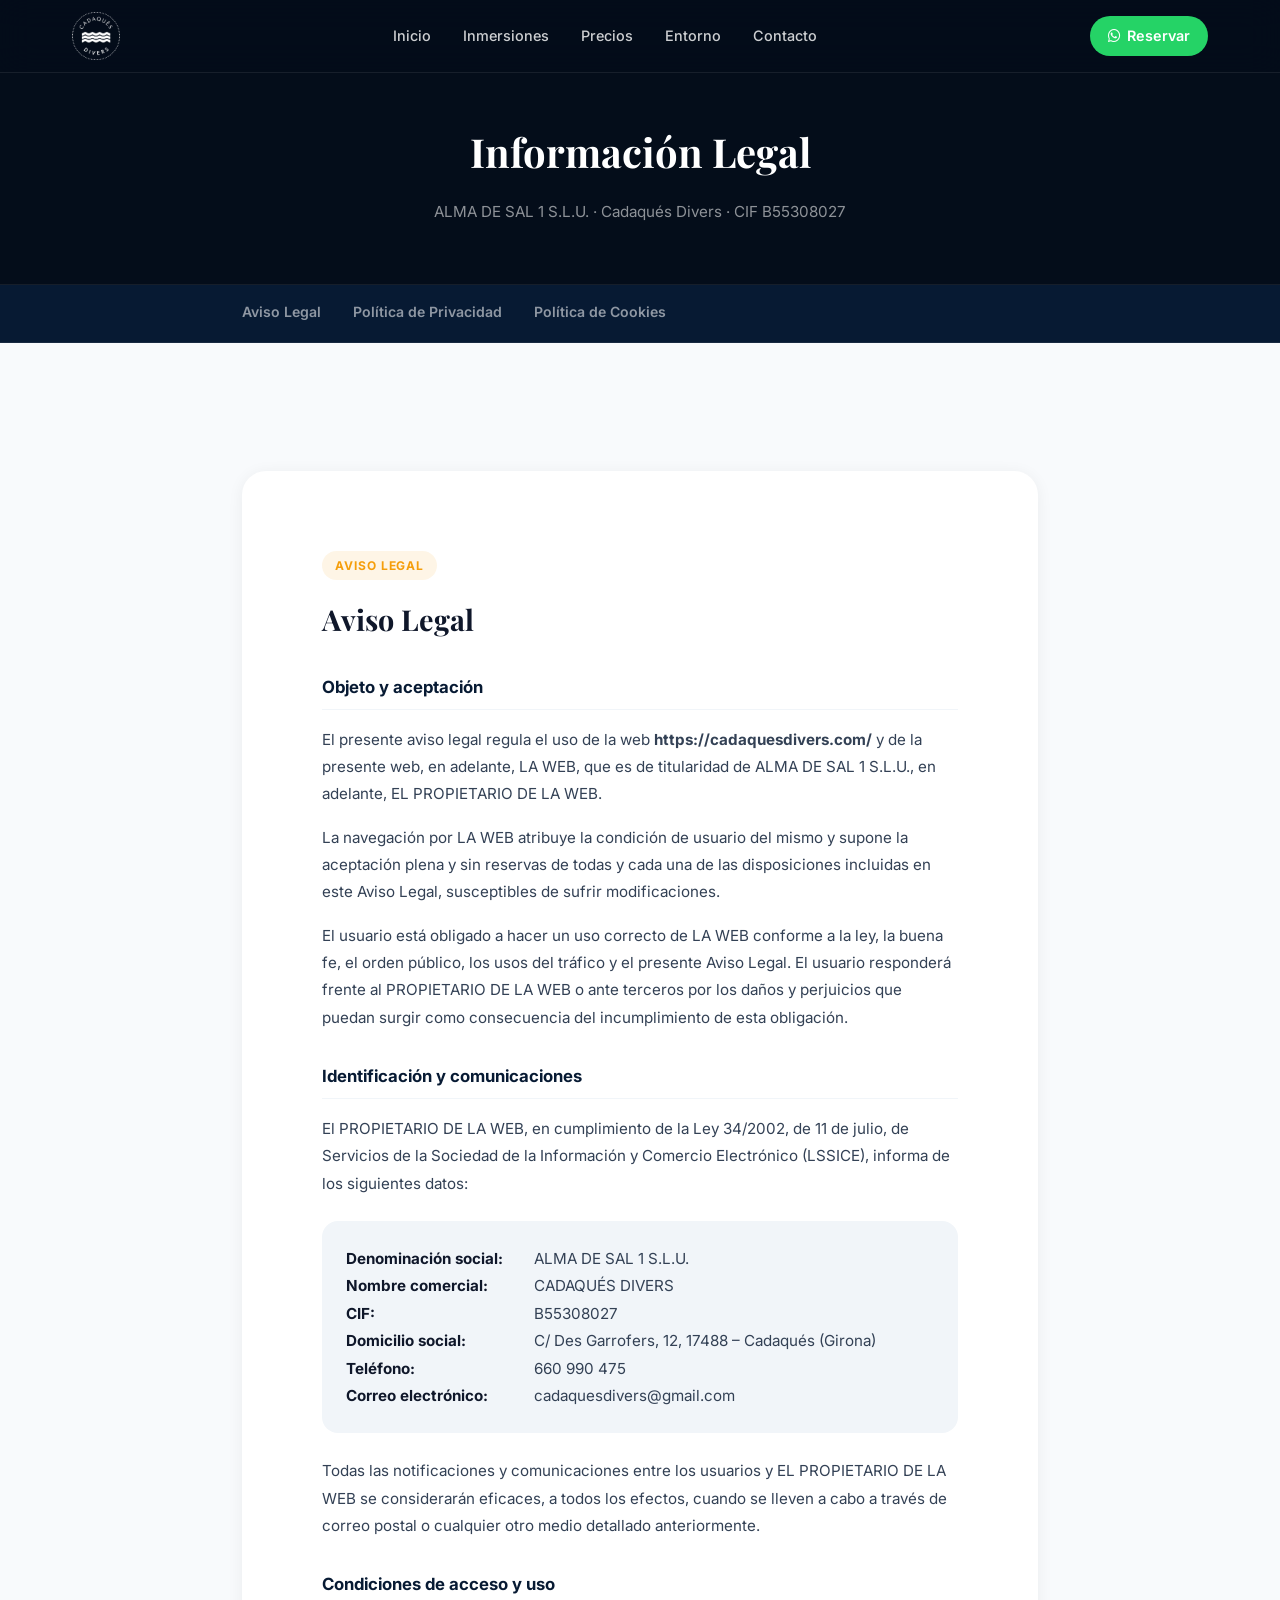
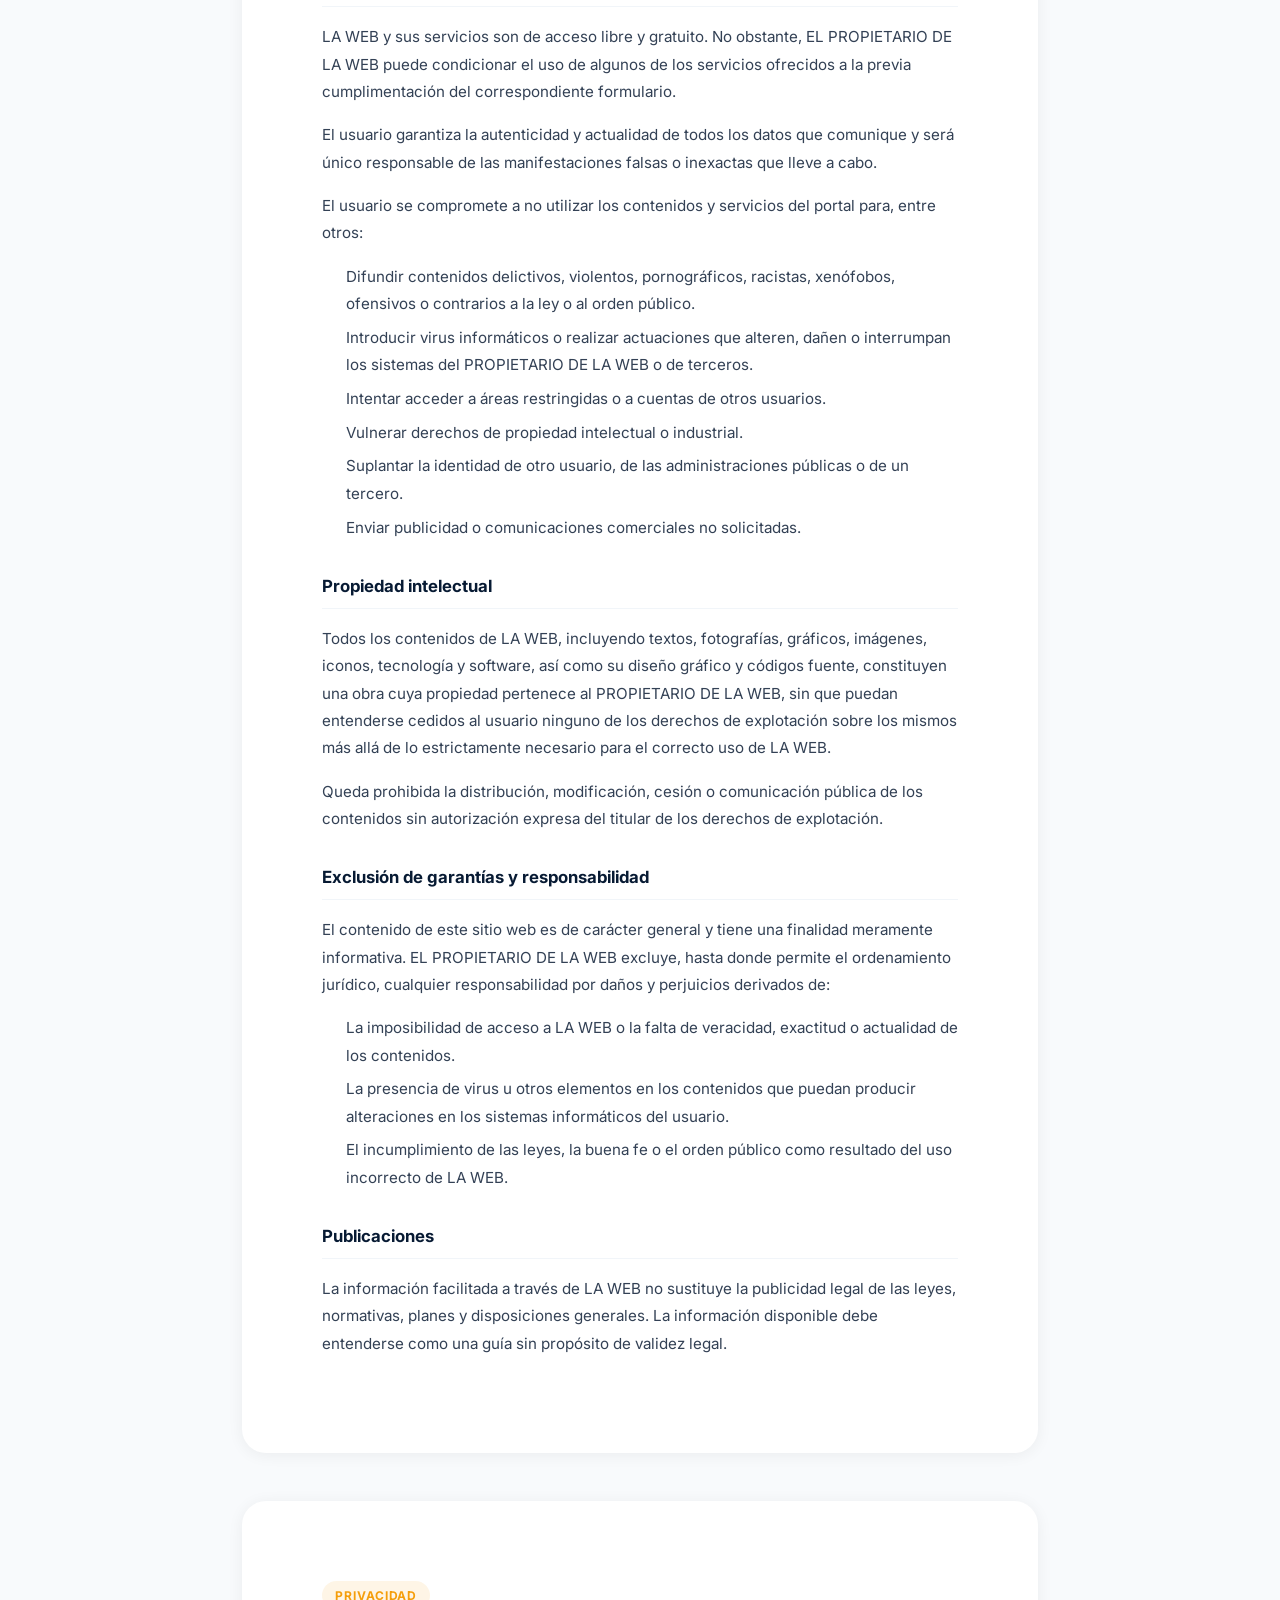
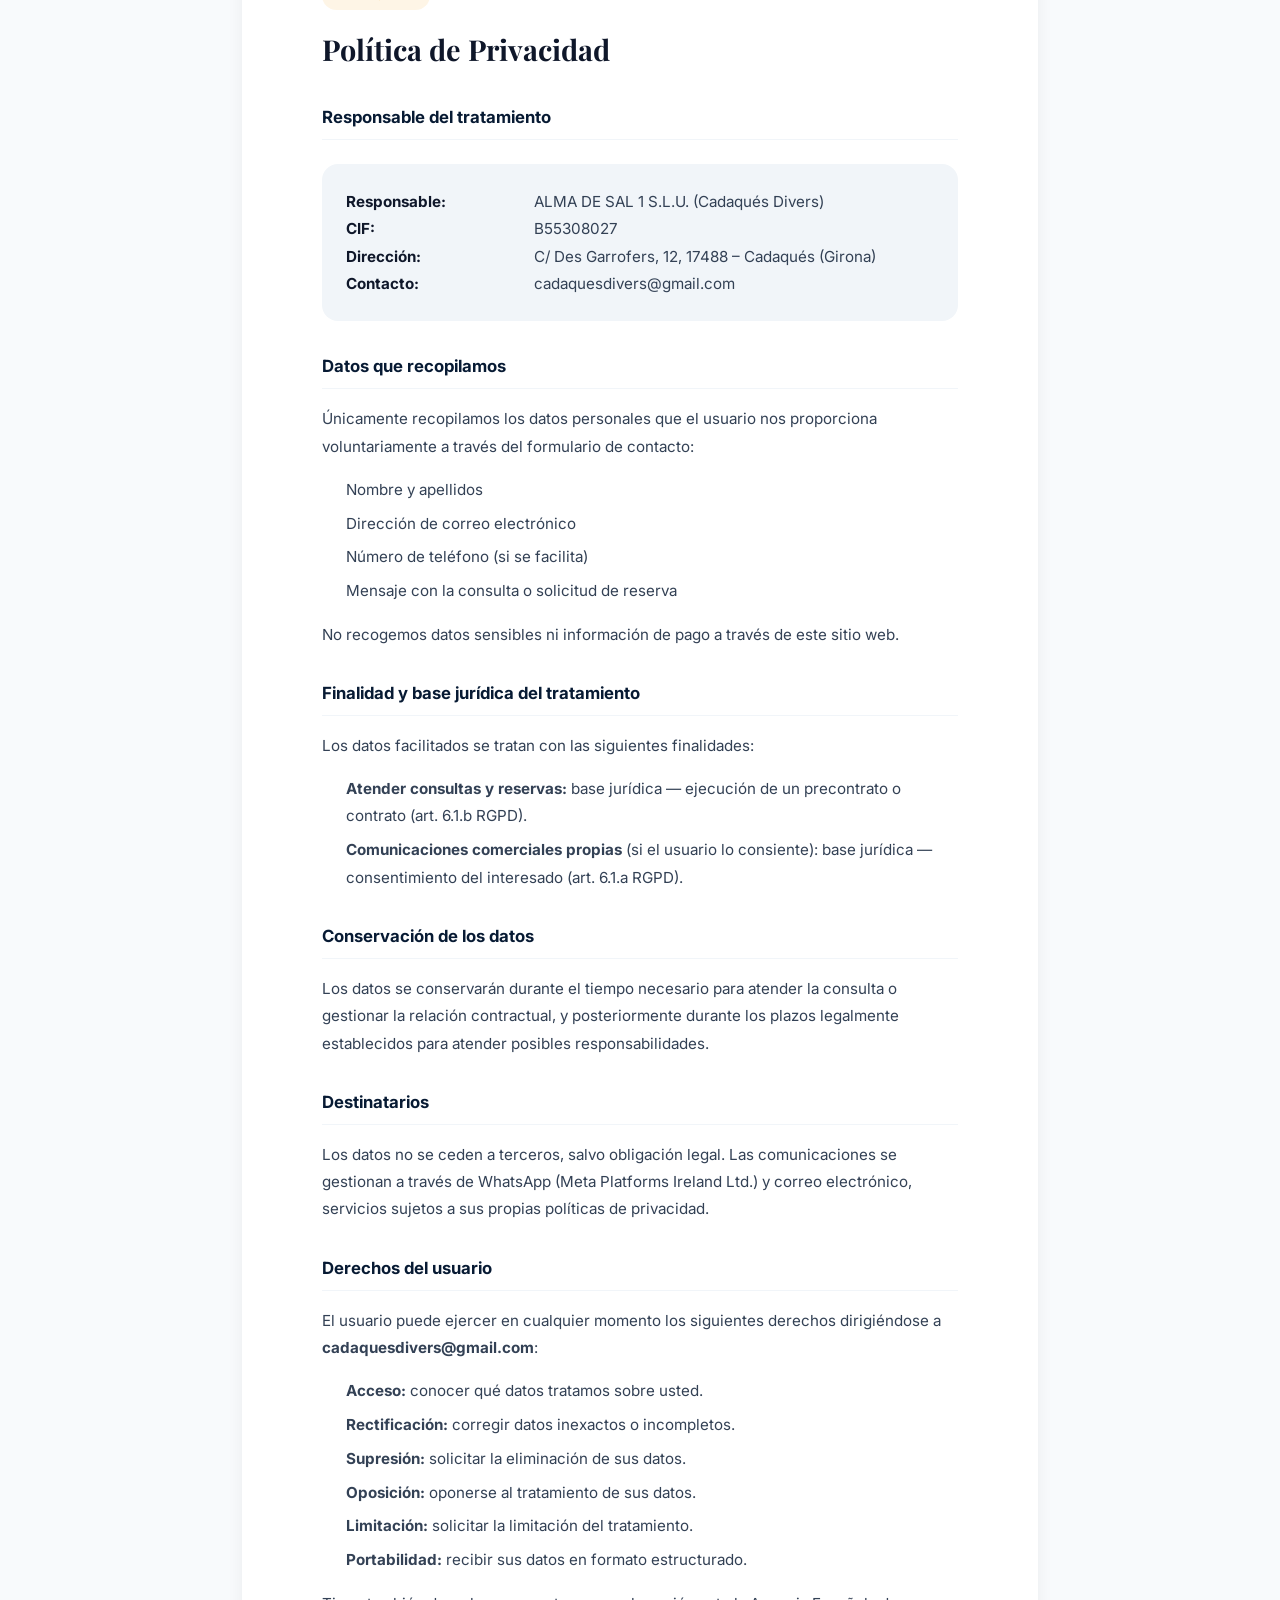
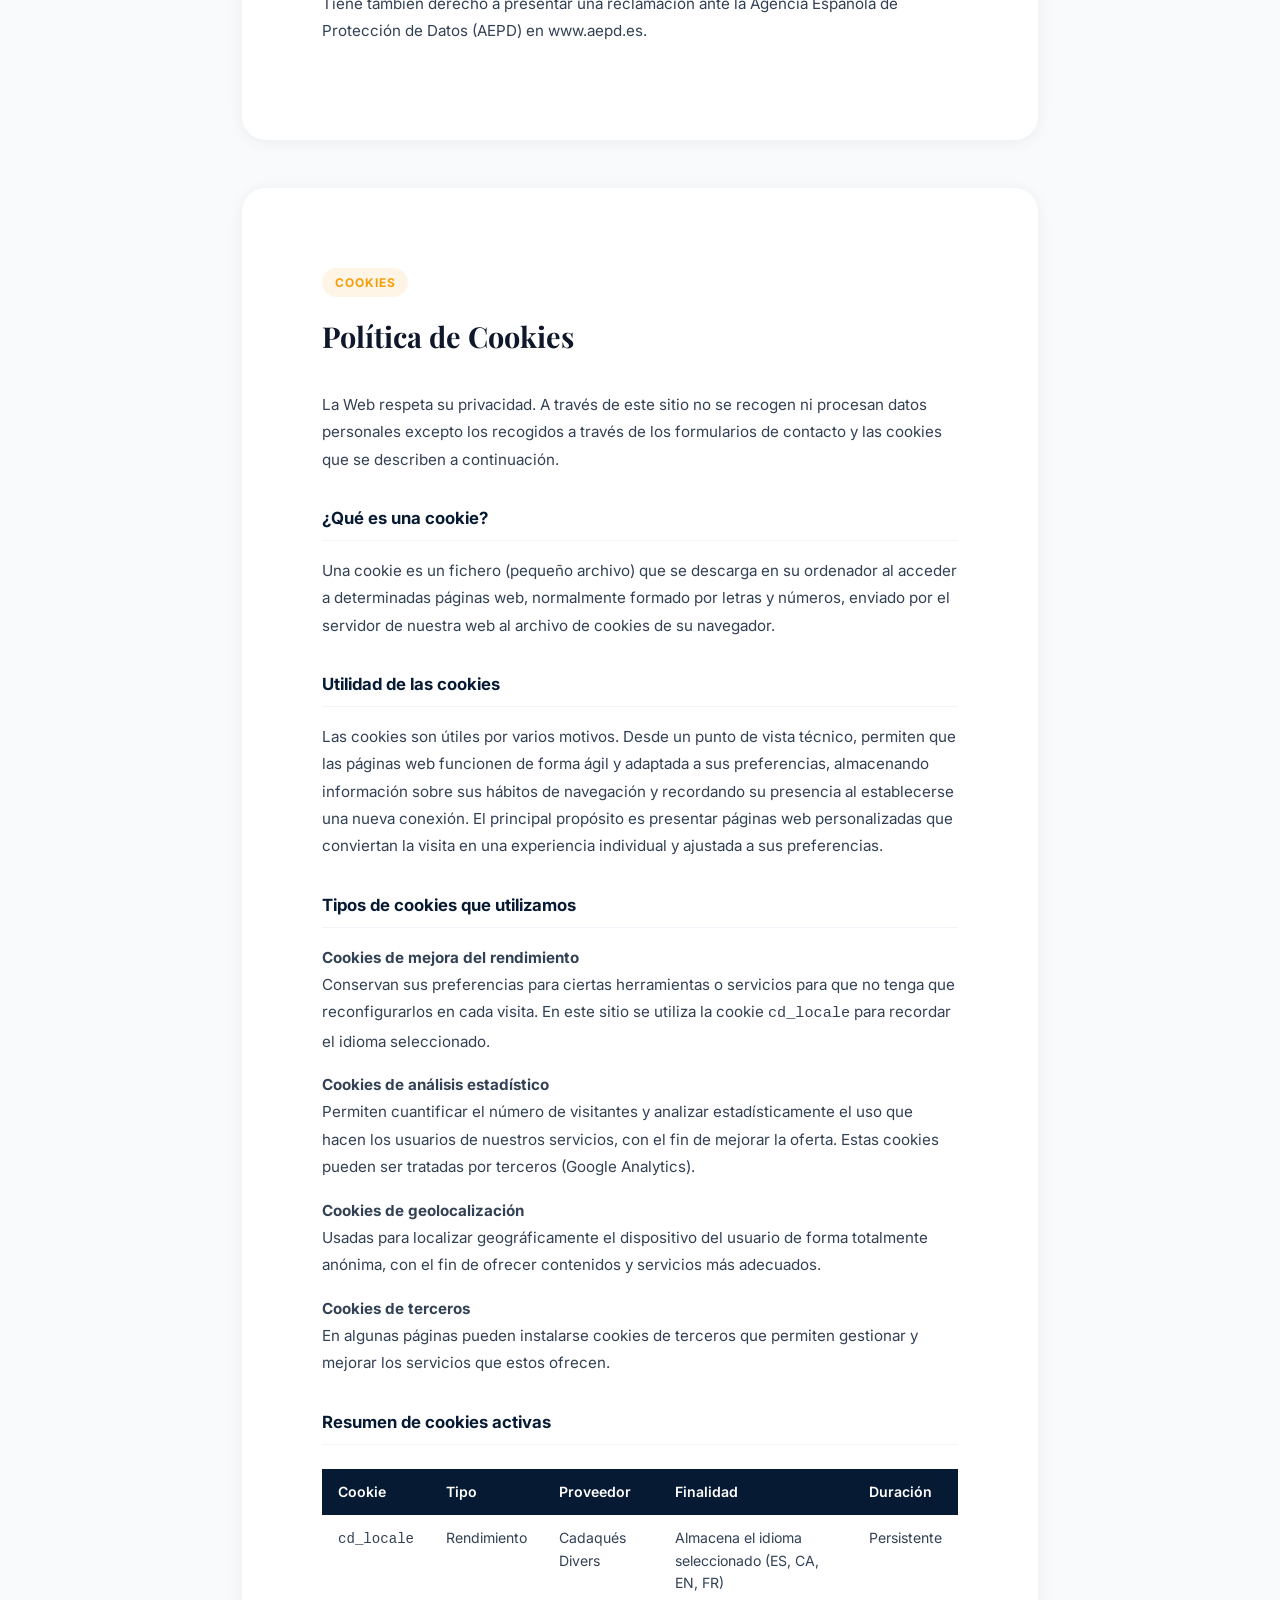
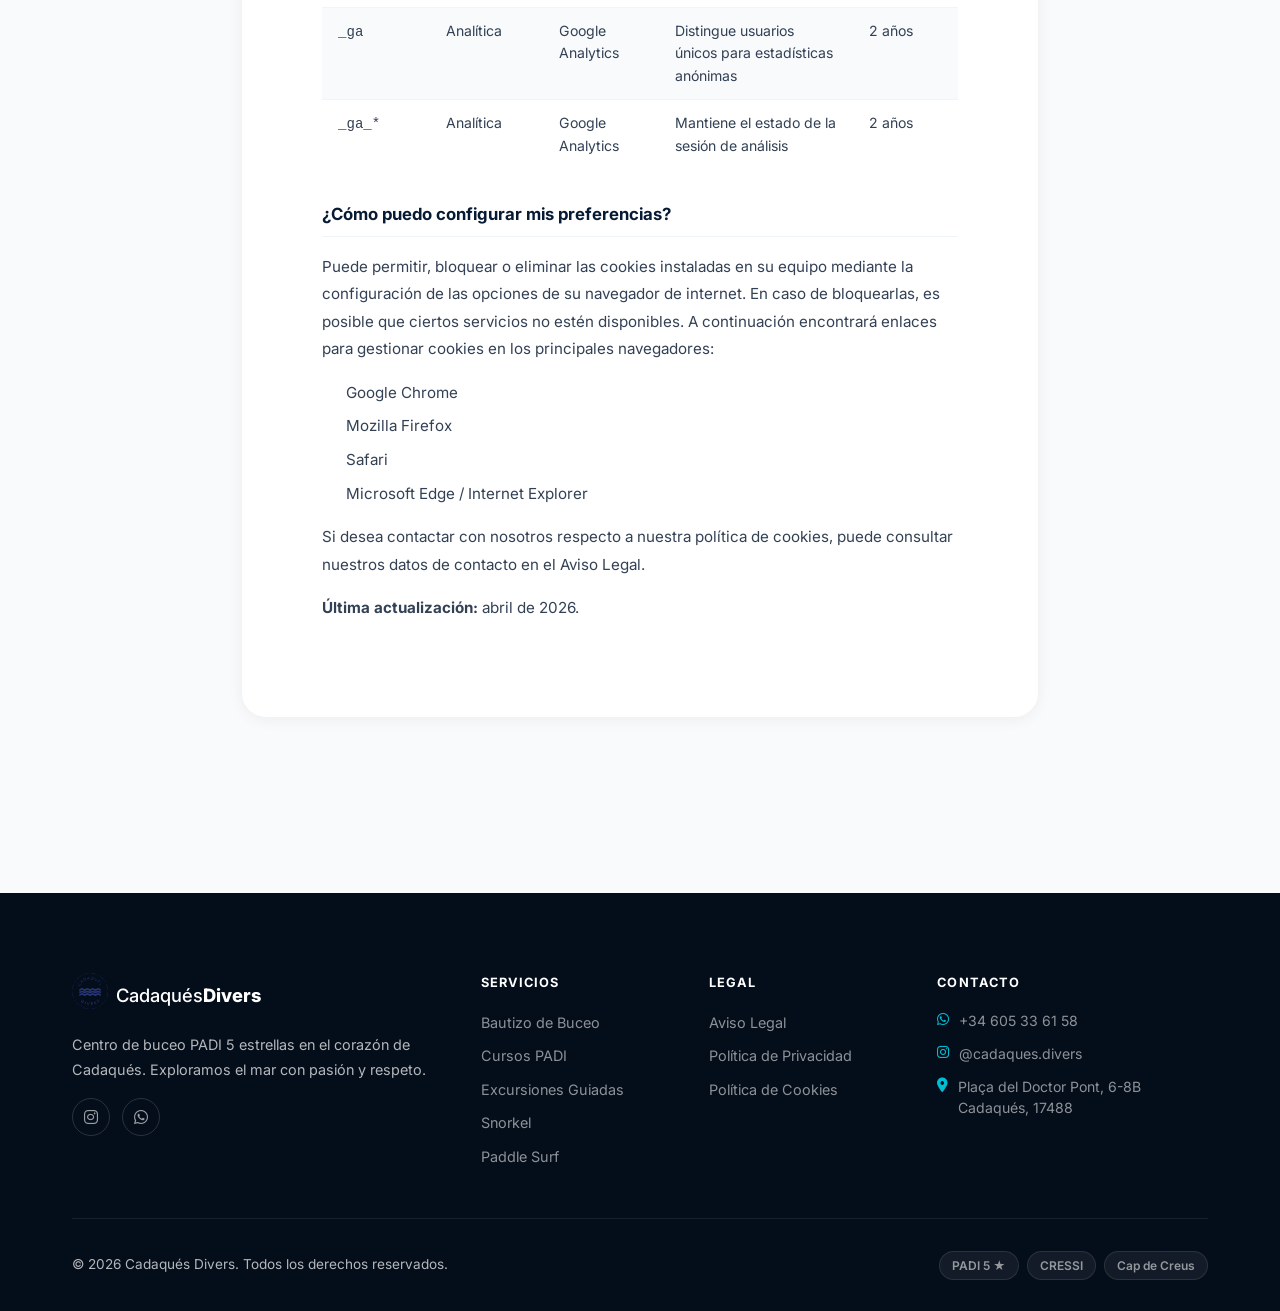
==== legal.html @ 54b6874c "feat: add legal page (aviso legal, privacidad, cookies) and update tariffs to 2026" ====
<!DOCTYPE html>
<html lang="es">
<head>
  <meta charset="UTF-8" />
  <meta name="viewport" content="width=device-width, initial-scale=1.0, viewport-fit=cover" />
  <meta name="description" content="Aviso Legal, Política de Privacidad y Política de Cookies de Cadaqués Divers." />
  <title>Aviso Legal – Cadaqués Divers</title>

  <link rel="preconnect" href="https://fonts.googleapis.com" />
  <link rel="preconnect" href="https://fonts.gstatic.com" crossorigin />
  <link href="https://fonts.googleapis.com/css2?family=Inter:wght@300;400;500;600;700;800&family=Playfair+Display:wght@400;600;700&display=swap" rel="stylesheet" />
  <link rel="stylesheet" href="https://cdnjs.cloudflare.com/ajax/libs/font-awesome/6.5.0/css/all.min.css" />
  <link rel="icon" href="logo.png" type="image/png" />
  <link rel="stylesheet" href="css/styles.css" />

  <style>
    .legal-hero {
      background: var(--ocean-deep);
      padding: 120px 0 60px;
      text-align: center;
      border-bottom: 1px solid rgba(255,255,255,0.07);
    }
    .legal-hero h1 {
      font-family: var(--font-heading);
      font-size: 2.5rem;
      color: var(--white);
      margin-bottom: 1rem;
    }
    .legal-hero p {
      color: rgba(255,255,255,0.55);
      font-size: 0.95rem;
    }

    .legal-nav {
      background: var(--ocean-dark);
      border-bottom: 1px solid rgba(255,255,255,0.07);
      position: sticky;
      top: 72px;
      z-index: 100;
    }
    .legal-nav-inner {
      max-width: 860px;
      margin: 0 auto;
      padding: 0 var(--space-lg);
      display: flex;
      gap: var(--space-lg);
      overflow-x: auto;
    }
    .legal-nav a {
      display: block;
      padding: 1rem 0;
      color: rgba(255,255,255,0.55);
      font-size: 0.88rem;
      font-weight: 600;
      white-space: nowrap;
      border-bottom: 2px solid transparent;
      transition: var(--transition);
      text-decoration: none;
    }
    .legal-nav a:hover,
    .legal-nav a.active {
      color: var(--sand-dark);
      border-bottom-color: var(--sand-dark);
    }

    .legal-body {
      background: var(--off-white);
      padding: var(--space-3xl) 0;
    }
    .legal-container {
      max-width: 860px;
      margin: 0 auto;
      padding: 0 var(--space-lg);
    }

    .legal-section {
      background: var(--white);
      border-radius: var(--radius-lg);
      padding: var(--space-2xl);
      margin-bottom: var(--space-xl);
      box-shadow: 0 2px 16px rgba(0,0,0,0.06);
      scroll-margin-top: 140px;
    }
    .legal-section-tag {
      display: inline-block;
      background: rgba(245,158,11,0.1);
      color: var(--sand-dark);
      font-size: 0.75rem;
      font-weight: 700;
      letter-spacing: 0.08em;
      text-transform: uppercase;
      padding: 0.3rem 0.8rem;
      border-radius: var(--radius-full);
      margin-bottom: 1rem;
    }
    .legal-section h2 {
      font-family: var(--font-heading);
      font-size: 1.8rem;
      color: var(--text-dark);
      margin-bottom: var(--space-lg);
    }
    .legal-section h3 {
      font-size: 1.05rem;
      font-weight: 700;
      color: var(--ocean-dark);
      margin: var(--space-lg) 0 var(--space-sm);
      padding-bottom: 0.5rem;
      border-bottom: 1px solid var(--light-gray);
    }
    .legal-section p {
      color: var(--dark-gray);
      line-height: 1.8;
      margin-bottom: 1rem;
      font-size: 0.95rem;
    }
    .legal-section ul {
      margin: 0.5rem 0 1rem 1.5rem;
      color: var(--dark-gray);
      font-size: 0.95rem;
      line-height: 1.8;
    }
    .legal-section ul li {
      margin-bottom: 0.4rem;
    }
    .legal-data-box {
      background: var(--light-gray);
      border-radius: var(--radius-md);
      padding: var(--space-md);
      margin: var(--space-md) 0;
    }
    .legal-data-box p {
      margin: 0;
      display: flex;
      gap: 0.5rem;
      align-items: baseline;
    }
    .legal-data-box strong {
      color: var(--text-dark);
      min-width: 180px;
      flex-shrink: 0;
    }
    .cookie-table {
      width: 100%;
      border-collapse: collapse;
      margin: var(--space-md) 0;
      font-size: 0.88rem;
    }
    .cookie-table th {
      background: var(--ocean-dark);
      color: var(--white);
      padding: 0.75rem 1rem;
      text-align: left;
      font-weight: 600;
    }
    .cookie-table td {
      padding: 0.75rem 1rem;
      border-bottom: 1px solid var(--light-gray);
      color: var(--dark-gray);
      vertical-align: top;
    }
    .cookie-table tr:last-child td {
      border-bottom: none;
    }
    .cookie-table tr:nth-child(even) td {
      background: var(--off-white);
    }

    @media (max-width: 600px) {
      .legal-section {
        padding: var(--space-lg);
      }
      .legal-data-box strong {
        min-width: auto;
        display: block;
      }
      .cookie-table {
        font-size: 0.78rem;
      }
      .cookie-table th,
      .cookie-table td {
        padding: 0.5rem 0.6rem;
      }
    }
  </style>
</head>
<body>

  <!-- NAVBAR -->
  <nav class="navbar scrolled" id="navbar">
    <div class="nav-container">
      <a href="index.html" class="nav-logo">
        <img src="logo.png" alt="Cadaqués Divers" class="nav-logo-img" />
      </a>
      <ul class="nav-links" id="navLinks">
        <li><a href="index.html#inicio" class="nav-link">Inicio</a></li>
        <li><a href="index.html#inmersiones" class="nav-link">Inmersiones</a></li>
        <li><a href="index.html#precios" class="nav-link">Precios</a></li>
        <li><a href="index.html#entorno" class="nav-link">Entorno</a></li>
        <li><a href="index.html#contacto" class="nav-link">Contacto</a></li>
      </ul>
      <div class="nav-actions">
        <a href="https://wa.me/34605336158" target="_blank" rel="noopener" class="btn-whatsapp">
          <i class="fab fa-whatsapp"></i>
          <span>Reservar</span>
        </a>
        <button class="nav-toggle" id="navToggle" aria-label="Menú">
          <span></span><span></span><span></span>
        </button>
      </div>
    </div>
  </nav>

  <!-- HERO -->
  <div class="legal-hero">
    <div class="container">
      <h1>Información Legal</h1>
      <p>ALMA DE SAL 1 S.L.U. · Cadaqués Divers · CIF B55308027</p>
    </div>
  </div>

  <!-- SECTION NAV -->
  <div class="legal-nav">
    <div class="legal-nav-inner">
      <a href="#aviso-legal">Aviso Legal</a>
      <a href="#privacidad">Política de Privacidad</a>
      <a href="#cookies">Política de Cookies</a>
    </div>
  </div>

  <!-- CONTENT -->
  <div class="legal-body">
    <div class="legal-container">

      <!-- ══ AVISO LEGAL ══ -->
      <section class="legal-section" id="aviso-legal">
        <span class="legal-section-tag">Aviso Legal</span>
        <h2>Aviso Legal</h2>

        <h3>Objeto y aceptación</h3>
        <p>El presente aviso legal regula el uso de la web <strong>https://cadaquesdivers.com/</strong> y de la presente web, en adelante, LA WEB, que es de titularidad de ALMA DE SAL 1 S.L.U., en adelante, EL PROPIETARIO DE LA WEB.</p>
        <p>La navegación por LA WEB atribuye la condición de usuario del mismo y supone la aceptación plena y sin reservas de todas y cada una de las disposiciones incluidas en este Aviso Legal, susceptibles de sufrir modificaciones.</p>
        <p>El usuario está obligado a hacer un uso correcto de LA WEB conforme a la ley, la buena fe, el orden público, los usos del tráfico y el presente Aviso Legal. El usuario responderá frente al PROPIETARIO DE LA WEB o ante terceros por los daños y perjuicios que puedan surgir como consecuencia del incumplimiento de esta obligación.</p>

        <h3>Identificación y comunicaciones</h3>
        <p>El PROPIETARIO DE LA WEB, en cumplimiento de la Ley 34/2002, de 11 de julio, de Servicios de la Sociedad de la Información y Comercio Electrónico (LSSICE), informa de los siguientes datos:</p>
        <div class="legal-data-box">
          <p><strong>Denominación social:</strong> ALMA DE SAL 1 S.L.U.</p>
          <p><strong>Nombre comercial:</strong> CADAQUÉS DIVERS</p>
          <p><strong>CIF:</strong> B55308027</p>
          <p><strong>Domicilio social:</strong> C/ Des Garrofers, 12, 17488 – Cadaqués (Girona)</p>
          <p><strong>Teléfono:</strong> 660 990 475</p>
          <p><strong>Correo electrónico:</strong> cadaquesdivers@gmail.com</p>
        </div>
        <p>Todas las notificaciones y comunicaciones entre los usuarios y EL PROPIETARIO DE LA WEB se considerarán eficaces, a todos los efectos, cuando se lleven a cabo a través de correo postal o cualquier otro medio detallado anteriormente.</p>

        <h3>Condiciones de acceso y uso</h3>
        <p>LA WEB y sus servicios son de acceso libre y gratuito. No obstante, EL PROPIETARIO DE LA WEB puede condicionar el uso de algunos de los servicios ofrecidos a la previa cumplimentación del correspondiente formulario.</p>
        <p>El usuario garantiza la autenticidad y actualidad de todos los datos que comunique y será único responsable de las manifestaciones falsas o inexactas que lleve a cabo.</p>
        <p>El usuario se compromete a no utilizar los contenidos y servicios del portal para, entre otros:</p>
        <ul>
          <li>Difundir contenidos delictivos, violentos, pornográficos, racistas, xenófobos, ofensivos o contrarios a la ley o al orden público.</li>
          <li>Introducir virus informáticos o realizar actuaciones que alteren, dañen o interrumpan los sistemas del PROPIETARIO DE LA WEB o de terceros.</li>
          <li>Intentar acceder a áreas restringidas o a cuentas de otros usuarios.</li>
          <li>Vulnerar derechos de propiedad intelectual o industrial.</li>
          <li>Suplantar la identidad de otro usuario, de las administraciones públicas o de un tercero.</li>
          <li>Enviar publicidad o comunicaciones comerciales no solicitadas.</li>
        </ul>

        <h3>Propiedad intelectual</h3>
        <p>Todos los contenidos de LA WEB, incluyendo textos, fotografías, gráficos, imágenes, iconos, tecnología y software, así como su diseño gráfico y códigos fuente, constituyen una obra cuya propiedad pertenece al PROPIETARIO DE LA WEB, sin que puedan entenderse cedidos al usuario ninguno de los derechos de explotación sobre los mismos más allá de lo estrictamente necesario para el correcto uso de LA WEB.</p>
        <p>Queda prohibida la distribución, modificación, cesión o comunicación pública de los contenidos sin autorización expresa del titular de los derechos de explotación.</p>

        <h3>Exclusión de garantías y responsabilidad</h3>
        <p>El contenido de este sitio web es de carácter general y tiene una finalidad meramente informativa. EL PROPIETARIO DE LA WEB excluye, hasta donde permite el ordenamiento jurídico, cualquier responsabilidad por daños y perjuicios derivados de:</p>
        <ul>
          <li>La imposibilidad de acceso a LA WEB o la falta de veracidad, exactitud o actualidad de los contenidos.</li>
          <li>La presencia de virus u otros elementos en los contenidos que puedan producir alteraciones en los sistemas informáticos del usuario.</li>
          <li>El incumplimiento de las leyes, la buena fe o el orden público como resultado del uso incorrecto de LA WEB.</li>
        </ul>

        <h3>Publicaciones</h3>
        <p>La información facilitada a través de LA WEB no sustituye la publicidad legal de las leyes, normativas, planes y disposiciones generales. La información disponible debe entenderse como una guía sin propósito de validez legal.</p>
      </section>

      <!-- ══ POLÍTICA DE PRIVACIDAD ══ -->
      <section class="legal-section" id="privacidad">
        <span class="legal-section-tag">Privacidad</span>
        <h2>Política de Privacidad</h2>

        <h3>Responsable del tratamiento</h3>
        <div class="legal-data-box">
          <p><strong>Responsable:</strong> ALMA DE SAL 1 S.L.U. (Cadaqués Divers)</p>
          <p><strong>CIF:</strong> B55308027</p>
          <p><strong>Dirección:</strong> C/ Des Garrofers, 12, 17488 – Cadaqués (Girona)</p>
          <p><strong>Contacto:</strong> cadaquesdivers@gmail.com</p>
        </div>

        <h3>Datos que recopilamos</h3>
        <p>Únicamente recopilamos los datos personales que el usuario nos proporciona voluntariamente a través del formulario de contacto:</p>
        <ul>
          <li>Nombre y apellidos</li>
          <li>Dirección de correo electrónico</li>
          <li>Número de teléfono (si se facilita)</li>
          <li>Mensaje con la consulta o solicitud de reserva</li>
        </ul>
        <p>No recogemos datos sensibles ni información de pago a través de este sitio web.</p>

        <h3>Finalidad y base jurídica del tratamiento</h3>
        <p>Los datos facilitados se tratan con las siguientes finalidades:</p>
        <ul>
          <li><strong>Atender consultas y reservas:</strong> base jurídica — ejecución de un precontrato o contrato (art. 6.1.b RGPD).</li>
          <li><strong>Comunicaciones comerciales propias</strong> (si el usuario lo consiente): base jurídica — consentimiento del interesado (art. 6.1.a RGPD).</li>
        </ul>

        <h3>Conservación de los datos</h3>
        <p>Los datos se conservarán durante el tiempo necesario para atender la consulta o gestionar la relación contractual, y posteriormente durante los plazos legalmente establecidos para atender posibles responsabilidades.</p>

        <h3>Destinatarios</h3>
        <p>Los datos no se ceden a terceros, salvo obligación legal. Las comunicaciones se gestionan a través de WhatsApp (Meta Platforms Ireland Ltd.) y correo electrónico, servicios sujetos a sus propias políticas de privacidad.</p>

        <h3>Derechos del usuario</h3>
        <p>El usuario puede ejercer en cualquier momento los siguientes derechos dirigiéndose a <strong>cadaquesdivers@gmail.com</strong>:</p>
        <ul>
          <li><strong>Acceso:</strong> conocer qué datos tratamos sobre usted.</li>
          <li><strong>Rectificación:</strong> corregir datos inexactos o incompletos.</li>
          <li><strong>Supresión:</strong> solicitar la eliminación de sus datos.</li>
          <li><strong>Oposición:</strong> oponerse al tratamiento de sus datos.</li>
          <li><strong>Limitación:</strong> solicitar la limitación del tratamiento.</li>
          <li><strong>Portabilidad:</strong> recibir sus datos en formato estructurado.</li>
        </ul>
        <p>Tiene también derecho a presentar una reclamación ante la Agencia Española de Protección de Datos (AEPD) en <a href="https://www.aepd.es" target="_blank" rel="noopener">www.aepd.es</a>.</p>
      </section>

      <!-- ══ POLÍTICA DE COOKIES ══ -->
      <section class="legal-section" id="cookies">
        <span class="legal-section-tag">Cookies</span>
        <h2>Política de Cookies</h2>

        <p>La Web respeta su privacidad. A través de este sitio no se recogen ni procesan datos personales excepto los recogidos a través de los formularios de contacto y las cookies que se describen a continuación.</p>

        <h3>¿Qué es una cookie?</h3>
        <p>Una cookie es un fichero (pequeño archivo) que se descarga en su ordenador al acceder a determinadas páginas web, normalmente formado por letras y números, enviado por el servidor de nuestra web al archivo de cookies de su navegador.</p>

        <h3>Utilidad de las cookies</h3>
        <p>Las cookies son útiles por varios motivos. Desde un punto de vista técnico, permiten que las páginas web funcionen de forma ágil y adaptada a sus preferencias, almacenando información sobre sus hábitos de navegación y recordando su presencia al establecerse una nueva conexión. El principal propósito es presentar páginas web personalizadas que conviertan la visita en una experiencia individual y ajustada a sus preferencias.</p>

        <h3>Tipos de cookies que utilizamos</h3>

        <p><strong>Cookies de mejora del rendimiento</strong><br>
        Conservan sus preferencias para ciertas herramientas o servicios para que no tenga que reconfigurarlos en cada visita. En este sitio se utiliza la cookie <code>cd_locale</code> para recordar el idioma seleccionado.</p>

        <p><strong>Cookies de análisis estadístico</strong><br>
        Permiten cuantificar el número de visitantes y analizar estadísticamente el uso que hacen los usuarios de nuestros servicios, con el fin de mejorar la oferta. Estas cookies pueden ser tratadas por terceros (Google Analytics).</p>

        <p><strong>Cookies de geolocalización</strong><br>
        Usadas para localizar geográficamente el dispositivo del usuario de forma totalmente anónima, con el fin de ofrecer contenidos y servicios más adecuados.</p>

        <p><strong>Cookies de terceros</strong><br>
        En algunas páginas pueden instalarse cookies de terceros que permiten gestionar y mejorar los servicios que estos ofrecen.</p>

        <h3>Resumen de cookies activas</h3>
        <table class="cookie-table">
          <thead>
            <tr>
              <th>Cookie</th>
              <th>Tipo</th>
              <th>Proveedor</th>
              <th>Finalidad</th>
              <th>Duración</th>
            </tr>
          </thead>
          <tbody>
            <tr>
              <td><code>cd_locale</code></td>
              <td>Rendimiento</td>
              <td>Cadaqués Divers</td>
              <td>Almacena el idioma seleccionado (ES, CA, EN, FR)</td>
              <td>Persistente</td>
            </tr>
            <tr>
              <td><code>_ga</code></td>
              <td>Analítica</td>
              <td>Google Analytics</td>
              <td>Distingue usuarios únicos para estadísticas anónimas</td>
              <td>2 años</td>
            </tr>
            <tr>
              <td><code>_ga_*</code></td>
              <td>Analítica</td>
              <td>Google Analytics</td>
              <td>Mantiene el estado de la sesión de análisis</td>
              <td>2 años</td>
            </tr>
          </tbody>
        </table>

        <h3>¿Cómo puedo configurar mis preferencias?</h3>
        <p>Puede permitir, bloquear o eliminar las cookies instaladas en su equipo mediante la configuración de las opciones de su navegador de internet. En caso de bloquearlas, es posible que ciertos servicios no estén disponibles. A continuación encontrará enlaces para gestionar cookies en los principales navegadores:</p>
        <ul>
          <li><a href="https://support.google.com/chrome/answer/95647" target="_blank" rel="noopener">Google Chrome</a></li>
          <li><a href="https://support.mozilla.org/es/kb/cookies-informacion-que-los-sitios-web-guardan-en-" target="_blank" rel="noopener">Mozilla Firefox</a></li>
          <li><a href="https://support.apple.com/es-es/guide/safari/sfri11471/mac" target="_blank" rel="noopener">Safari</a></li>
          <li><a href="https://support.microsoft.com/es-es/windows/eliminar-y-administrar-cookies-168dab11-0753-043d-7c16-ede5947fc64d" target="_blank" rel="noopener">Microsoft Edge / Internet Explorer</a></li>
        </ul>
        <p>Si desea contactar con nosotros respecto a nuestra política de cookies, puede consultar nuestros datos de contacto en el <a href="#aviso-legal">Aviso Legal</a>.</p>
        <p><strong>Última actualización:</strong> abril de 2026.</p>
      </section>

    </div>
  </div>

  <!-- FOOTER -->
  <footer class="footer">
    <div class="container">
      <div class="footer-grid">
        <div class="footer-brand">
          <div class="footer-logo">
            <img src="logo.png" alt="Cadaqués Divers" style="height:36px;margin-bottom:0.5rem;" />
            <span>Cadaqués<strong>Divers</strong></span>
          </div>
          <p>Centro de buceo PADI 5 estrellas en el corazón de Cadaqués. Exploramos el mar con pasión y respeto.</p>
          <div class="footer-social">
            <a href="https://instagram.com/cadaques.divers" target="_blank" rel="noopener" aria-label="Instagram"><i class="fab fa-instagram"></i></a>
            <a href="https://wa.me/34605336158" target="_blank" rel="noopener" aria-label="WhatsApp"><i class="fab fa-whatsapp"></i></a>
          </div>
        </div>
        <div class="footer-links">
          <h4>Servicios</h4>
          <ul>
            <li><a href="index.html#inmersiones">Bautizo de Buceo</a></li>
            <li><a href="index.html#inmersiones">Cursos PADI</a></li>
            <li><a href="index.html#inmersiones">Excursiones Guiadas</a></li>
            <li><a href="index.html#inmersiones">Snorkel</a></li>
            <li><a href="index.html#inmersiones">Paddle Surf</a></li>
          </ul>
        </div>
        <div class="footer-links">
          <h4>Legal</h4>
          <ul>
            <li><a href="legal.html#aviso-legal">Aviso Legal</a></li>
            <li><a href="legal.html#privacidad">Política de Privacidad</a></li>
            <li><a href="legal.html#cookies">Política de Cookies</a></li>
          </ul>
        </div>
        <div class="footer-contact">
          <h4>Contacto</h4>
          <div class="footer-contact-item">
            <i class="fab fa-whatsapp"></i>
            <a href="https://wa.me/34605336158">+34 605 33 61 58</a>
          </div>
          <div class="footer-contact-item">
            <i class="fab fa-instagram"></i>
            <a href="https://instagram.com/cadaques.divers" target="_blank" rel="noopener">@cadaques.divers</a>
          </div>
          <div class="footer-contact-item">
            <i class="fas fa-map-marker-alt"></i>
            <span>Plaça del Doctor Pont, 6-8B<br />Cadaqués, 17488</span>
          </div>
        </div>
      </div>
      <div class="footer-bottom">
        <p>&copy; 2026 Cadaqués Divers. Todos los derechos reservados.</p>
        <div class="footer-certifications">
          <span class="cert-badge">PADI 5 ★</span>
          <span class="cert-badge">CRESSI</span>
          <span class="cert-badge">Cap de Creus</span>
        </div>
      </div>
    </div>
  </footer>

  <script>
    // Mobile nav toggle
    const toggle = document.getElementById('navToggle');
    const navLinks = document.getElementById('navLinks');
    toggle.addEventListener('click', () => {
      const isOpen = navLinks.classList.toggle('open');
      toggle.classList.toggle('active', isOpen);
    });

    // Highlight active legal nav link on scroll
    const sections = document.querySelectorAll('.legal-section');
    const legalLinks = document.querySelectorAll('.legal-nav a');
    window.addEventListener('scroll', () => {
      let current = '';
      sections.forEach(s => {
        if (window.scrollY >= s.offsetTop - 160) current = s.id;
      });
      legalLinks.forEach(a => {
        a.classList.toggle('active', a.getAttribute('href') === '#' + current);
      });
    });
  </script>
</body>
</html>
---- css/styles.css ----
/* ═══════════════════════════════════════════════════
   CADAQUÉS DIVERS — CSS
   Modern Ocean Design System
═══════════════════════════════════════════════════ */

/* ── Custom Properties ──────────────────────────── */
:root {
  /* Colors */
  --ocean-deep: #040d1a;
  --ocean-dark: #071a33;
  --ocean-mid: #0d3b6e;
  --ocean-blue: #1565c0;
  --ocean-light: #1e8fa0;
  --ocean-teal: #00bcd4;
  --ocean-bright: #4fc3c8;
  --ocean-pale: #b2ebf2;

  --white: #ffffff;
  --off-white: #f8fafc;
  --light-gray: #f1f5f9;
  --mid-gray: #94a3b8;
  --dark-gray: #334155;
  --text-dark: #0f172a;

  --sand: #fef3c7;
  --sand-dark: #f59e0b;

  --success: #10b981;
  --whatsapp: #25d366;
  --instagram: #e1306c;

  /* Typography */
  --font-body: 'Inter', system-ui, sans-serif;
  --font-heading: 'Playfair Display', Georgia, serif;

  /* Spacing */
  --space-xs: 0.5rem;
  --space-sm: 1rem;
  --space-md: 1.5rem;
  --space-lg: 2rem;
  --space-xl: 3rem;
  --space-2xl: 5rem;
  --space-3xl: 8rem;

  /* Border radius */
  --radius-sm: 8px;
  --radius-md: 16px;
  --radius-lg: 24px;
  --radius-xl: 40px;
  --radius-full: 9999px;

  /* Shadows */
  --shadow-sm: 0 1px 3px rgba(0, 0, 0, 0.08);
  --shadow-md: 0 4px 20px rgba(0, 0, 0, 0.12);
  --shadow-lg: 0 12px 48px rgba(0, 0, 0, 0.16);
  --shadow-ocean: 0 8px 32px rgba(21, 101, 192, 0.25);

  /* Transitions */
  --transition: 0.3s cubic-bezier(0.4, 0, 0.2, 1);
  --transition-slow: 0.6s cubic-bezier(0.4, 0, 0.2, 1);

  /* Layout */
  --max-width: 1200px;
  --nav-height: 72px;
}

/* ── Reset & Base ───────────────────────────────── */
*, *::before, *::after {
  box-sizing: border-box;
  margin: 0;
  padding: 0;
}

html {
  scroll-behavior: smooth;
  scroll-padding-top: var(--nav-height);
  font-size: 16px;
  -webkit-text-size-adjust: 100%;
}

body {
  font-family: var(--font-body);
  color: var(--text-dark);
  background: var(--white);
  line-height: 1.6;
  overflow-x: hidden;
}

img {
  max-width: 100%;
  height: auto;
  display: block;
}

a {
  text-decoration: none;
  color: inherit;
  transition: var(--transition);
}

ul {
  list-style: none;
}

button {
  cursor: pointer;
  border: none;
  background: none;
  font-family: inherit;
}

input, textarea, select {
  font-family: inherit;
}

/* ── Container ──────────────────────────────────── */
.container {
  width: 100%;
  max-width: var(--max-width);
  margin: 0 auto;
  padding: 0 var(--space-lg);
}

/* ── Buttons ────────────────────────────────────── */
.btn {
  display: inline-flex;
  align-items: center;
  gap: 0.5rem;
  padding: 0.875rem 1.75rem;
  border-radius: var(--radius-full);
  font-weight: 600;
  font-size: 0.95rem;
  transition: var(--transition);
  cursor: pointer;
  white-space: nowrap;
  letter-spacing: 0.01em;
}

.btn-primary {
  background: linear-gradient(135deg, var(--ocean-blue), var(--ocean-light));
  color: var(--white);
  box-shadow: var(--shadow-ocean);
}

.btn-primary:hover {
  transform: translateY(-2px);
  box-shadow: 0 12px 40px rgba(21, 101, 192, 0.4);
}

.btn-outline {
  background: transparent;
  color: var(--ocean-blue);
  border: 2px solid var(--ocean-blue);
}

.btn-outline:hover {
  background: var(--ocean-blue);
  color: var(--white);
  transform: translateY(-2px);
}

.btn-full {
  width: 100%;
  justify-content: center;
}

/* ── Section Base ───────────────────────────────── */
.section {
  padding: var(--space-3xl) 0;
}

.section-alt {
  background: var(--off-white);
}

.section-dark {
  background: linear-gradient(135deg, var(--ocean-deep), var(--ocean-dark));
  color: var(--white);
}

.section-header {
  text-align: center;
  margin-bottom: var(--space-2xl);
  max-width: 680px;
  margin-left: auto;
  margin-right: auto;
}

.section-tag {
  display: inline-block;
  padding: 0.35rem 1rem;
  background: linear-gradient(135deg, var(--ocean-teal), var(--ocean-bright));
  color: var(--white);
  border-radius: var(--radius-full);
  font-size: 0.8rem;
  font-weight: 700;
  letter-spacing: 0.08em;
  text-transform: uppercase;
  margin-bottom: var(--space-sm);
}

.section-tag.light {
  background: rgba(255, 255, 255, 0.2);
  border: 1px solid rgba(255, 255, 255, 0.3);
}

.section-title {
  font-family: var(--font-heading);
  font-size: clamp(2rem, 4vw, 2.75rem);
  font-weight: 700;
  color: var(--text-dark);
  margin-bottom: var(--space-sm);
  line-height: 1.2;
}

.section-title.light {
  color: var(--white);
}

.section-subtitle {
  font-size: 1.1rem;
  color: var(--mid-gray);
  line-height: 1.7;
}

.section-subtitle.light {
  color: var(--ocean-pale);
}

/* ── Reveal Animation ───────────────────────────── */
.reveal {
  opacity: 0;
  transform: translateY(32px);
  transition: opacity 0.7s ease, transform 0.7s ease;
}

.reveal.visible {
  opacity: 1;
  transform: translateY(0);
}

/* ════════════════════════════════════════════════
   NAVBAR
════════════════════════════════════════════════ */
.navbar {
  position: fixed;
  top: 0;
  left: 0;
  right: 0;
  z-index: 1000;
  height: var(--nav-height);
  transition: var(--transition);
}

.navbar::before {
  content: '';
  position: absolute;
  inset: 0;
  background: transparent;
  transition: var(--transition);
  backdrop-filter: blur(0);
}

.navbar.scrolled::before {
  background: rgba(4, 13, 26, 0.92);
  backdrop-filter: blur(16px);
  box-shadow: 0 1px 0 rgba(255, 255, 255, 0.08);
}

.nav-container {
  position: relative;
  display: flex;
  align-items: center;
  justify-content: space-between;
  height: 100%;
  max-width: var(--max-width);
  margin: 0 auto;
  padding: 0 var(--space-lg);
}

.nav-logo {
  display: flex;
  align-items: center;
  gap: 0.5rem;
  color: var(--white);
  font-size: 1.2rem;
  font-weight: 500;
  letter-spacing: 0.01em;
}

.nav-logo-img {
  height: 48px;
  width: auto;
  filter: brightness(0) invert(1);
  transition: opacity 0.2s ease;
}

.nav-logo-img:hover {
  opacity: 0.85;
}

.nav-logo strong {
  font-weight: 800;
}

.logo-icon {
  display: flex;
  align-items: center;
  justify-content: center;
  width: 36px;
  height: 36px;
  background: linear-gradient(135deg, var(--ocean-teal), var(--ocean-bright));
  border-radius: 10px;
  font-size: 1rem;
}

.nav-links {
  display: flex;
  align-items: center;
  gap: 0.25rem;
}

.nav-link {
  padding: 0.5rem 0.875rem;
  color: rgba(255, 255, 255, 0.8);
  font-size: 0.9rem;
  font-weight: 500;
  border-radius: var(--radius-sm);
  transition: var(--transition);
}

.nav-link:hover,
.nav-link.active {
  color: var(--white);
  background: rgba(255, 255, 255, 0.12);
}

.nav-actions {
  display: flex;
  align-items: center;
  gap: var(--space-sm);
}

/* ── Language Switcher ────────────────────────────── */
.lang-switcher {
  display: flex;
  align-items: center;
  gap: 2px;
  background: rgba(255, 255, 255, 0.07);
  border-radius: var(--radius-full);
  padding: 3px;
}

.lang-btn {
  background: none;
  border: none;
  color: rgba(255, 255, 255, 0.45);
  font-size: 0.72rem;
  font-weight: 700;
  padding: 4px 10px;
  border-radius: var(--radius-full);
  cursor: pointer;
  transition: var(--transition);
  letter-spacing: 0.03em;
}

.lang-btn:hover {
  color: rgba(255, 255, 255, 0.8);
}

.lang-btn.active {
  background: var(--ocean-light);
  color: var(--white);
}

.btn-whatsapp {
  display: flex;
  align-items: center;
  gap: 0.4rem;
  padding: 0.5rem 1.125rem;
  background: var(--whatsapp);
  color: var(--white);
  border-radius: var(--radius-full);
  font-weight: 600;
  font-size: 0.9rem;
  transition: var(--transition);
}

.btn-whatsapp:hover {
  transform: translateY(-1px);
  box-shadow: 0 4px 16px rgba(37, 211, 102, 0.4);
}

.nav-toggle {
  display: none;
  flex-direction: column;
  gap: 5px;
  padding: 8px;
  cursor: pointer;
}

.nav-toggle span {
  display: block;
  width: 22px;
  height: 2px;
  background: var(--white);
  border-radius: 2px;
  transition: var(--transition);
}

.nav-toggle.active span:nth-child(1) {
  transform: translateY(7px) rotate(45deg);
}

.nav-toggle.active span:nth-child(2) {
  opacity: 0;
  transform: scaleX(0);
}

.nav-toggle.active span:nth-child(3) {
  transform: translateY(-7px) rotate(-45deg);
}

/* ════════════════════════════════════════════════
   HERO
════════════════════════════════════════════════ */
.hero {
  position: relative;
  min-height: 100vh;
  display: flex;
  align-items: center;
  overflow: hidden;
}

.hero-bg {
  position: absolute;
  inset: 0;
  background-image: url('../img/hero.jpg');
  background-size: cover;
  background-position: center;
  background-repeat: no-repeat;
}

.hero-bg::after {
  content: '';
  position: absolute;
  inset: 0;
  background: linear-gradient(
    160deg,
    rgba(4, 13, 26, 0.75) 0%,
    rgba(10, 42, 94, 0.65) 50%,
    rgba(13, 110, 138, 0.5) 100%
  );
}

.hero-gradient {
  position: absolute;
  inset: 0;
  background:
    radial-gradient(ellipse at 70% 50%, rgba(0, 188, 212, 0.15) 0%, transparent 60%),
    radial-gradient(ellipse at 20% 80%, rgba(21, 101, 192, 0.2) 0%, transparent 50%);
}

/* Bubbles animation */
.bubbles {
  position: absolute;
  inset: 0;
  overflow: hidden;
}

.bubble {
  position: absolute;
  bottom: -20px;
  border-radius: 50%;
  background: rgba(255, 255, 255, 0.06);
  border: 1px solid rgba(255, 255, 255, 0.1);
  animation: bubble-rise linear infinite;
}

/* Burbujas doradas — sutiles toques de amarillo */
.bubble.gold {
  background: rgba(245, 158, 11, 0.14);
  border-color: rgba(245, 158, 11, 0.35);
}

.bubble:nth-child(1) { width: 40px; height: 40px; left: 10%; animation-duration: 8s; animation-delay: 0s; }
.bubble:nth-child(2) { width: 20px; height: 20px; left: 20%; animation-duration: 6s; animation-delay: 1s; }
.bubble:nth-child(3) { width: 60px; height: 60px; left: 35%; animation-duration: 10s; animation-delay: 2s; }
.bubble:nth-child(4) { width: 30px; height: 30px; left: 50%; animation-duration: 7s; animation-delay: 0.5s; }
.bubble:nth-child(5) { width: 15px; height: 15px; left: 65%; animation-duration: 9s; animation-delay: 3s; }
.bubble:nth-child(6) { width: 50px; height: 50px; left: 75%; animation-duration: 11s; animation-delay: 1.5s; }
.bubble:nth-child(7) { width: 25px; height: 25px; left: 85%; animation-duration: 8s; animation-delay: 4s; }
.bubble:nth-child(8) { width: 35px; height: 35px; left: 90%; animation-duration: 6s; animation-delay: 2.5s; }

/* ── Decoraciones flotantes (burbujas + botella) ──────── */
.deco-float {
  position: absolute;
  inset: 0;
  overflow: hidden;
  pointer-events: none;
}

/* ── Botellas CRESSI decorativas (estáticas) ─────────── */
.deco-tanks {
  position: absolute;
  inset: 0;
  pointer-events: none;
  overflow: hidden;
}

.deco-tank {
  position: absolute;
  opacity: 0.2;
}

.deco-tank svg { display: block; }

.deco-tank { animation: tank-float ease-in-out infinite; }

@keyframes tank-float {
  0%, 100% { transform: translateY(0px); }
  50%       { transform: translateY(-10px); }
}

.deco-tank.t1 { width: 62px; bottom: 10%; right: 4%;  rotate: -6deg;  animation-duration: 7s; }
.deco-tank.t2 { width: 48px; top: 12%;   left: 3%;   rotate: 18deg;  animation-duration: 9s; animation-delay: 1.5s; }
.deco-tank.t3 { width: 56px; bottom: 18%; left: 5%;  rotate: -14deg; animation-duration: 8s; animation-delay: 0.8s; }
.deco-tank.t4 { width: 42px; top: 18%;   right: 3%;  rotate: 12deg;  animation-duration: 10s; animation-delay: 2s; }

/* Burbujas que salen de la válvula de cada botella */
.tank-bubbles {
  position: absolute;
  top: -8px;
  left: 50%;
  transform: translateX(-50%);
}

.tb {
  position: absolute;
  border-radius: 50%;
  background: rgba(245, 158, 11, 0.22);
  border: 1.5px solid rgba(245, 158, 11, 0.5);
  animation: tb-rise ease-in infinite;
}

.tb1 { width: 9px;  height: 9px;  left: -4px;  animation-duration: 2.4s; animation-delay: 0s; }
.tb2 { width: 6px;  height: 6px;  left: 6px;   animation-duration: 3.0s; animation-delay: 0.8s; }
.tb3 { width: 11px; height: 11px; left: -10px; animation-duration: 2.7s; animation-delay: 1.5s; }

@keyframes tb-rise {
  0%   { transform: translateY(0)    translateX(0)   opacity: 0; opacity: 0; }
  10%  { opacity: 1; }
  85%  { opacity: 0.6; }
  100% { transform: translateY(-90px) translateX(8px); opacity: 0; }
}

/* Highlight dorado en section-tag */
.section-tag {
  position: relative;
}
.section-tag::before {
  content: '';
  position: absolute;
  top: 50%;
  left: -18px;
  transform: translateY(-50%);
  width: 6px;
  height: 6px;
  border-radius: 50%;
  background: #f59e0b;
  opacity: 0.7;
  box-shadow: 0 0 6px rgba(245, 158, 11, 0.5);
}

@keyframes bubble-rise {
  0% {
    transform: translateY(0) translateX(0);
    opacity: 0;
  }
  10% {
    opacity: 1;
  }
  90% {
    opacity: 0.5;
  }
  100% {
    transform: translateY(-110vh) translateX(30px);
    opacity: 0;
  }
}

.hero-content {
  position: relative;
  z-index: 1;
  width: 100%;
  max-width: var(--max-width);
  margin: 0 auto;
  padding: calc(var(--nav-height) + 2rem) var(--space-lg) var(--space-2xl);
}

.hero-badge {
  display: inline-flex;
  align-items: center;
  gap: 0.4rem;
  padding: 0.4rem 1rem;
  background: rgba(255, 255, 255, 0.1);
  border: 1px solid rgba(255, 255, 255, 0.25);
  border-radius: var(--radius-full);
  color: var(--ocean-pale);
  font-size: 0.8rem;
  font-weight: 700;
  letter-spacing: 0.1em;
  text-transform: uppercase;
  margin-bottom: var(--space-md);
  backdrop-filter: blur(8px);
}

.hero-badge i {
  color: var(--sand-dark);
  font-size: 0.7rem;
}

.hero-title {
  font-family: var(--font-heading);
  font-size: clamp(3rem, 8vw, 6rem);
  font-weight: 700;
  color: var(--white);
  line-height: 1.05;
  margin-bottom: var(--space-md);
  letter-spacing: -0.02em;
}

.hero-title-highlight {
  background: linear-gradient(135deg, var(--ocean-teal), var(--ocean-bright), var(--ocean-pale));
  -webkit-background-clip: text;
  -webkit-text-fill-color: transparent;
  background-clip: text;
}

.hero-subtitle {
  font-size: clamp(1rem, 2vw, 1.25rem);
  color: rgba(255, 255, 255, 0.75);
  margin-bottom: var(--space-xl);
  max-width: 500px;
  line-height: 1.7;
}

.hero-ctas {
  display: flex;
  gap: var(--space-sm);
  flex-wrap: wrap;
  margin-bottom: var(--space-2xl);
}

.hero-ctas .btn-outline {
  color: var(--white);
  border-color: rgba(255, 255, 255, 0.4);
}

.hero-ctas .btn-outline:hover {
  background: rgba(255, 255, 255, 0.15);
  border-color: var(--white);
  color: var(--white);
}

.hero-stats {
  display: flex;
  align-items: center;
  gap: var(--space-lg);
  flex-wrap: wrap;
}

.stat {
  display: flex;
  flex-direction: column;
  gap: 0.2rem;
}

.stat-number {
  font-size: 1rem;
  font-weight: 700;
  color: var(--white);
  letter-spacing: 0.02em;
}

.stat-label {
  font-size: 0.75rem;
  color: rgba(255, 255, 255, 0.55);
  letter-spacing: 0.05em;
}

.stat-divider {
  width: 1px;
  height: 32px;
  background: rgba(255, 255, 255, 0.2);
}

.hero-scroll {
  position: absolute;
  bottom: 2.5rem;
  left: 50%;
  transform: translateX(-50%);
  z-index: 1;
  display: flex;
  align-items: center;
  justify-content: center;
  width: 44px;
  height: 44px;
  border-radius: 50%;
  border: 1px solid rgba(255, 255, 255, 0.3);
  color: var(--white);
  font-size: 0.9rem;
  animation: scroll-bounce 2s ease infinite;
  transition: var(--transition);
}

.hero-scroll:hover {
  background: rgba(255, 255, 255, 0.1);
}

@keyframes scroll-bounce {
  0%, 100% { transform: translateX(-50%) translateY(0); }
  50% { transform: translateX(-50%) translateY(8px); }
}

/* ════════════════════════════════════════════════
   QUICK SERVICES
════════════════════════════════════════════════ */
.quick-services {
  padding: var(--space-2xl) 0;
  background: var(--white);
  margin-top: -2px;
}

.quick-grid {
  display: grid;
  grid-template-columns: repeat(4, 1fr);
  gap: var(--space-md);
}

.quick-card {
  padding: var(--space-lg);
  border-radius: var(--radius-lg);
  border: 1px solid var(--light-gray);
  transition: var(--transition);
  position: relative;
  overflow: hidden;
}

.quick-card::before {
  content: '';
  position: absolute;
  bottom: 0;
  left: 0;
  right: 0;
  height: 3px;
  background: linear-gradient(90deg, var(--ocean-blue), var(--ocean-teal));
  transform: scaleX(0);
  transition: var(--transition);
}

.quick-card:hover {
  border-color: var(--ocean-pale);
  box-shadow: var(--shadow-md);
  transform: translateY(-4px);
}

.quick-card:hover::before {
  transform: scaleX(1);
}

.quick-icon {
  width: 52px;
  height: 52px;
  display: flex;
  align-items: center;
  justify-content: center;
  background: linear-gradient(135deg, rgba(21, 101, 192, 0.1), rgba(0, 188, 212, 0.1));
  border-radius: var(--radius-md);
  font-size: 1.3rem;
  color: var(--ocean-blue);
  margin-bottom: var(--space-sm);
}

.quick-card h3 {
  font-size: 1.05rem;
  font-weight: 700;
  color: var(--text-dark);
  margin-bottom: 0.5rem;
}

.quick-card p {
  font-size: 0.9rem;
  color: var(--mid-gray);
  line-height: 1.6;
  margin-bottom: var(--space-sm);
}

.quick-link {
  font-size: 0.85rem;
  font-weight: 600;
  color: var(--ocean-blue);
  display: inline-flex;
  align-items: center;
  gap: 0.3rem;
  transition: var(--transition);
}

.quick-link:hover {
  gap: 0.6rem;
}

/* ════════════════════════════════════════════════
   INMERSIONES — TABS
════════════════════════════════════════════════ */
.immersion-tabs {
  display: flex;
  gap: 0.5rem;
  justify-content: center;
  margin-bottom: var(--space-xl);
  flex-wrap: wrap;
}

.tab-btn {
  padding: 0.6rem 1.5rem;
  border-radius: var(--radius-full);
  font-size: 0.9rem;
  font-weight: 600;
  color: var(--mid-gray);
  background: var(--light-gray);
  transition: var(--transition);
  cursor: pointer;
}

.tab-btn:hover {
  color: var(--ocean-blue);
  background: var(--ocean-pale);
}

.tab-btn.active {
  background: linear-gradient(135deg, var(--ocean-blue), var(--ocean-light));
  color: var(--white);
  box-shadow: var(--shadow-ocean);
}

.tab-content {
  display: none;
  animation: fadeIn 0.4s ease;
}

.tab-content.active {
  display: block;
}

@keyframes fadeIn {
  from { opacity: 0; transform: translateY(12px); }
  to { opacity: 1; transform: translateY(0); }
}

.tab-grid {
  display: grid;
  grid-template-columns: 1fr 1fr;
  gap: var(--space-xl);
  align-items: center;
}

.tab-badge {
  display: inline-flex;
  align-items: center;
  gap: 0.4rem;
  padding: 0.35rem 0.875rem;
  background: #f59e0b;
  color: #fff;
  border-radius: var(--radius-full);
  font-size: 0.8rem;
  font-weight: 700;
  letter-spacing: 0.05em;
  margin-bottom: var(--space-sm);
}

.tab-info h3 {
  font-family: var(--font-heading);
  font-size: 2rem;
  font-weight: 700;
  color: var(--text-dark);
  margin-bottom: var(--space-sm);
}

.tab-info p {
  color: var(--dark-gray);
  line-height: 1.7;
  margin-bottom: var(--space-md);
  font-size: 1.05rem;
}

.tab-features {
  display: flex;
  flex-direction: column;
  gap: 0.6rem;
  margin-bottom: var(--space-lg);
}

.tab-features li {
  display: flex;
  align-items: center;
  gap: 0.6rem;
  font-size: 0.95rem;
  color: var(--dark-gray);
}

.tab-features i {
  color: var(--success);
  font-size: 0.9rem;
  flex-shrink: 0;
}

.tab-visual {
  display: flex;
  justify-content: center;
}

.visual-card {
  background: linear-gradient(160deg, var(--ocean-mid), var(--ocean-dark));
  border-radius: var(--radius-xl);
  padding: var(--space-xl);
  width: 100%;
  max-width: 400px;
  color: var(--white);
  box-shadow: var(--shadow-lg);
}

.visual-icon-large {
  display: flex;
  align-items: center;
  justify-content: center;
  width: 80px;
  height: 80px;
  background: rgba(255, 255, 255, 0.1);
  border-radius: var(--radius-lg);
  font-size: 2.5rem;
  color: var(--ocean-teal);
  margin: 0 auto var(--space-lg);
}

.visual-photo {
  width: calc(100% + var(--space-xl) * 2);
  margin: calc(-1 * var(--space-xl)) calc(-1 * var(--space-xl)) var(--space-lg);
  border-radius: var(--radius-xl) var(--radius-xl) var(--radius-md) var(--radius-md);
  overflow: hidden;
  height: 220px;
}

.visual-photo img {
  width: 100%;
  height: 100%;
  object-fit: cover;
  display: block;
  transition: transform 0.4s ease;
}

.visual-card:hover .visual-photo img {
  transform: scale(1.04);
}

.visual-photo-double {
  display: grid;
  grid-template-columns: 1fr 1fr;
  gap: 3px;
  height: 220px;
}

.visual-photo-double .photo-main,
.visual-photo-double .photo-secondary {
  width: 100%;
  height: 100%;
  object-fit: cover;
  display: block;
  transition: transform 0.4s ease;
}

.visual-photo-double .photo-main {
  border-radius: 0;
}

.visual-card:hover .visual-photo-double img {
  transform: scale(1.04);
}

.visual-details {
  display: flex;
  flex-direction: column;
  gap: var(--space-sm);
}

.visual-detail {
  display: flex;
  align-items: center;
  gap: var(--space-sm);
  padding: 0.75rem var(--space-sm);
  background: rgba(255, 255, 255, 0.07);
  border-radius: var(--radius-sm);
  font-size: 0.9rem;
  border: 1px solid rgba(255, 255, 255, 0.08);
}

.visual-detail i {
  color: var(--ocean-teal);
  width: 18px;
  text-align: center;
  flex-shrink: 0;
}

/* Courses Grid */
.courses-grid {
  display: grid;
  grid-template-columns: repeat(2, 1fr);
  gap: var(--space-md);
}

.course-card {
  padding: var(--space-lg);
  border-radius: var(--radius-lg);
  border: 1px solid var(--light-gray);
  transition: var(--transition);
}

.course-card:hover {
  border-color: var(--ocean-pale);
  box-shadow: var(--shadow-md);
  transform: translateY(-2px);
}

.course-level {
  display: inline-block;
  padding: 0.25rem 0.75rem;
  border-radius: var(--radius-full);
  font-size: 0.75rem;
  font-weight: 700;
  letter-spacing: 0.05em;
  text-transform: uppercase;
  margin-bottom: 0.75rem;
}

.course-level.beginner { background: #dcfce7; color: #15803d; }
.course-level.intermediate { background: #dbeafe; color: #1d4ed8; }
.course-level.rescue { background: #fef3c7; color: #b45309; }
.course-level.pro { background: #f3e8ff; color: #7c3aed; }

.course-card h4 {
  font-size: 1.2rem;
  font-weight: 700;
  color: var(--text-dark);
  margin-bottom: 0.5rem;
}

.course-card p {
  font-size: 0.9rem;
  color: var(--mid-gray);
  margin-bottom: var(--space-sm);
  line-height: 1.6;
}

.course-card ul {
  display: flex;
  flex-direction: column;
  gap: 0.4rem;
  margin-bottom: var(--space-md);
}

.course-card li {
  display: flex;
  align-items: center;
  gap: 0.5rem;
  font-size: 0.85rem;
  color: var(--dark-gray);
}

.course-card li i {
  color: var(--success);
  font-size: 0.8rem;
}

/* ════════════════════════════════════════════════
   PRECIOS
════════════════════════════════════════════════ */
.pricing-category {
  margin-bottom: var(--space-2xl);
}

.pricing-category-title {
  font-family: var(--font-body);
  font-size: 1rem;
  font-weight: 700;
  text-transform: uppercase;
  letter-spacing: 0.08em;
  color: var(--ocean-light);
  display: flex;
  align-items: center;
  gap: 0.5rem;
  margin-bottom: var(--space-md);
  padding-bottom: var(--space-xs);
  border-bottom: 2px solid var(--light-gray);
}

.pricing-grid {
  display: grid;
  grid-template-columns: repeat(3, 1fr);
  gap: var(--space-md);
  margin-bottom: var(--space-md);
}

.pricing-grid-2 {
  grid-template-columns: repeat(2, 1fr);
  max-width: 720px;
}

.pricing-card {
  padding: var(--space-lg);
  background: var(--white);
  border-radius: var(--radius-lg);
  border: 1px solid var(--light-gray);
  transition: var(--transition);
  position: relative;
  text-align: center;
}

.pricing-card:hover {
  border-color: var(--ocean-pale);
  box-shadow: var(--shadow-lg);
  transform: translateY(-4px);
}

.pricing-card.featured {
  background: linear-gradient(160deg, var(--ocean-mid), var(--ocean-dark));
  border-color: transparent;
  color: var(--white);
  box-shadow: var(--shadow-lg);
}

.pricing-card.featured:hover {
  transform: translateY(-6px);
  box-shadow: 0 20px 60px rgba(13, 59, 110, 0.4);
}

.pricing-badge {
  position: absolute;
  top: -14px;
  left: 50%;
  transform: translateX(-50%);
  padding: 0.3rem 1rem;
  background: linear-gradient(135deg, var(--ocean-teal), var(--ocean-bright));
  color: var(--white);
  border-radius: var(--radius-full);
  font-size: 0.75rem;
  font-weight: 700;
  white-space: nowrap;
}

.pricing-icon {
  display: flex;
  align-items: center;
  justify-content: center;
  width: 60px;
  height: 60px;
  border-radius: var(--radius-md);
  font-size: 1.5rem;
  margin: 0 auto var(--space-sm);
  background: rgba(21, 101, 192, 0.08);
  color: var(--ocean-blue);
}

.featured .pricing-icon {
  background: rgba(255, 255, 255, 0.12);
  color: var(--ocean-teal);
}

.pricing-card h3 {
  font-size: 1.15rem;
  font-weight: 700;
  margin-bottom: var(--space-sm);
  color: var(--text-dark);
}

.featured .pricing-card h3,
.featured h3 {
  color: var(--white);
}

.pricing-price {
  margin-bottom: var(--space-md);
  padding-bottom: var(--space-md);
  border-bottom: 1px solid var(--light-gray);
}

.featured .pricing-price {
  border-bottom-color: rgba(255, 255, 255, 0.15);
}

.price-amount {
  font-family: var(--font-heading);
  font-size: 2.25rem;
  font-weight: 700;
  color: var(--text-dark);
  display: block;
}

.featured .price-amount {
  color: var(--white);
}

.price-unit {
  font-size: 0.85rem;
  color: var(--mid-gray);
}

.featured .price-unit {
  color: rgba(255, 255, 255, 0.6);
}

.pricing-features {
  display: flex;
  flex-direction: column;
  gap: 0.6rem;
  text-align: left;
  margin-bottom: var(--space-lg);
}

.pricing-features li {
  display: flex;
  align-items: center;
  gap: 0.5rem;
  font-size: 0.88rem;
  color: var(--dark-gray);
}

.featured .pricing-features li {
  color: rgba(255, 255, 255, 0.85);
}

.pricing-features i {
  color: var(--success);
  font-size: 0.85rem;
  flex-shrink: 0;
}

.featured .pricing-features i {
  color: var(--ocean-teal);
}

.featured .btn-primary {
  background: rgba(255, 255, 255, 0.15);
  border: 1px solid rgba(255, 255, 255, 0.3);
  backdrop-filter: blur(4px);
}

.featured .btn-primary:hover {
  background: rgba(255, 255, 255, 0.25);
  box-shadow: 0 8px 24px rgba(0, 0, 0, 0.2);
}

.pricing-note {
  text-align: center;
  padding: var(--space-sm) var(--space-lg);
  background: var(--sand);
  border-radius: var(--radius-md);
  color: var(--dark-gray);
  font-size: 0.9rem;
  display: flex;
  align-items: center;
  justify-content: center;
  gap: 0.5rem;
}

.pricing-note i {
  color: var(--sand-dark);
}

/* ════════════════════════════════════════════════
   ENTORNO
════════════════════════════════════════════════ */
.environment-grid {
  display: grid;
  grid-template-columns: repeat(4, 1fr);
  gap: var(--space-md);
  margin-bottom: var(--space-xl);
}

.env-card {
  padding: var(--space-lg);
  border-radius: var(--radius-lg);
  border: 1px solid var(--light-gray);
  text-align: center;
  transition: var(--transition);
}

.env-card:hover {
  border-color: var(--ocean-pale);
  box-shadow: var(--shadow-md);
  transform: translateY(-3px);
}

.env-icon {
  width: 60px;
  height: 60px;
  display: flex;
  align-items: center;
  justify-content: center;
  background: linear-gradient(135deg, var(--ocean-mid), var(--ocean-blue));
  border-radius: var(--radius-md);
  font-size: 1.4rem;
  color: var(--white);
  margin: 0 auto var(--space-sm);
}

.env-card h3 {
  font-size: 1.05rem;
  font-weight: 700;
  color: var(--text-dark);
  margin-bottom: 0.5rem;
}

.env-card p {
  font-size: 0.88rem;
  color: var(--mid-gray);
  line-height: 1.6;
}

.location-banner {
  background: linear-gradient(135deg, var(--ocean-mid), var(--ocean-dark));
  border-radius: var(--radius-xl);
  padding: var(--space-xl);
  display: grid;
  grid-template-columns: 1fr auto;
  gap: var(--space-xl);
  align-items: center;
  color: var(--white);
}

.location-banner h3 {
  font-family: var(--font-heading);
  font-size: 1.75rem;
  font-weight: 700;
  margin-bottom: var(--space-sm);
}

.location-banner p {
  color: rgba(255, 255, 255, 0.75);
  line-height: 1.7;
  margin-bottom: var(--space-md);
}

.location-details {
  display: flex;
  gap: var(--space-lg);
  flex-wrap: wrap;
}

.location-details span {
  display: flex;
  align-items: center;
  gap: 0.4rem;
  font-size: 0.9rem;
  color: var(--ocean-pale);
}

.location-visual {
  display: flex;
  flex-direction: column;
  gap: 0.75rem;
}

.location-card {
  display: flex;
  align-items: center;
  gap: 0.75rem;
  padding: 0.75rem 1.25rem;
  background: rgba(255, 255, 255, 0.08);
  border-radius: var(--radius-md);
  border: 1px solid rgba(255, 255, 255, 0.12);
  font-size: 0.9rem;
  font-weight: 600;
  white-space: nowrap;
}

.location-card i {
  color: var(--ocean-teal);
}

/* ════════════════════════════════════════════════
   TURISMO SOSTENIBLE
════════════════════════════════════════════════ */
.sustainable-grid {
  display: grid;
  grid-template-columns: repeat(2, 1fr);
  gap: var(--space-md);
  margin-bottom: var(--space-xl);
}

.sustainable-card {
  padding: var(--space-lg);
  background: rgba(255, 255, 255, 0.05);
  border-radius: var(--radius-lg);
  border: 1px solid rgba(255, 255, 255, 0.1);
  transition: var(--transition);
}

.sustainable-card:hover {
  background: rgba(255, 255, 255, 0.08);
  border-color: rgba(255, 255, 255, 0.2);
  transform: translateY(-2px);
}

.sustainable-icon {
  width: 52px;
  height: 52px;
  display: flex;
  align-items: center;
  justify-content: center;
  background: rgba(0, 188, 212, 0.15);
  border-radius: var(--radius-md);
  font-size: 1.3rem;
  color: var(--ocean-teal);
  margin-bottom: var(--space-sm);
}

.sustainable-card h3 {
  font-size: 1.05rem;
  font-weight: 700;
  color: var(--white);
  margin-bottom: 0.5rem;
}

.sustainable-card p {
  font-size: 0.9rem;
  color: rgba(255, 255, 255, 0.65);
  line-height: 1.65;
}

.padi-badge {
  background: linear-gradient(135deg, rgba(255, 255, 255, 0.08), rgba(255, 255, 255, 0.04));
  border: 1px solid rgba(255, 255, 255, 0.15);
  border-radius: var(--radius-lg);
  padding: var(--space-lg) var(--space-xl);
}

.padi-badge-content {
  display: flex;
  align-items: center;
  gap: var(--space-lg);
}

.padi-badge-content > i {
  font-size: 3rem;
  color: var(--sand-dark);
  flex-shrink: 0;
}

.padi-badge-content h4 {
  font-size: 1.25rem;
  font-weight: 700;
  color: var(--white);
  margin-bottom: 0.3rem;
}

.padi-badge-content p {
  color: rgba(255, 255, 255, 0.65);
  font-size: 0.95rem;
}

/* ════════════════════════════════════════════════
   CONTACTO
════════════════════════════════════════════════ */
.contact-grid {
  display: grid;
  grid-template-columns: 1fr 1.5fr;
  gap: var(--space-2xl);
  align-items: start;
}

.contact-info {
  display: flex;
  flex-direction: column;
  gap: var(--space-md);
}

.contact-method {
  display: flex;
  align-items: flex-start;
  gap: var(--space-sm);
  padding: var(--space-md);
  border-radius: var(--radius-lg);
  border: 1px solid var(--light-gray);
  transition: var(--transition);
}

.contact-method:hover {
  border-color: var(--ocean-pale);
  box-shadow: var(--shadow-sm);
}

.contact-method-icon {
  width: 48px;
  height: 48px;
  display: flex;
  align-items: center;
  justify-content: center;
  border-radius: var(--radius-md);
  font-size: 1.25rem;
  flex-shrink: 0;
}

.contact-method-icon.whatsapp { background: #dcfce7; color: var(--whatsapp); }
.contact-method-icon.instagram { background: #fce7f3; color: var(--instagram); }
.contact-method-icon.location { background: rgba(21, 101, 192, 0.08); color: var(--ocean-blue); }

.contact-method-info h4 {
  font-size: 0.9rem;
  font-weight: 700;
  color: var(--text-dark);
  margin-bottom: 0.15rem;
}

.contact-method-info p {
  font-size: 0.8rem;
  color: var(--mid-gray);
  margin-bottom: 0.25rem;
}

.contact-method-info a {
  font-size: 0.95rem;
  font-weight: 600;
  color: var(--ocean-blue);
  transition: var(--transition);
}

.contact-method-info a:hover {
  color: var(--ocean-teal);
}

.contact-method-info span {
  font-size: 0.9rem;
  color: var(--dark-gray);
  line-height: 1.5;
}

/* Form */
.contact-form {
  background: var(--off-white);
  padding: var(--space-xl);
  border-radius: var(--radius-xl);
  border: 1px solid var(--light-gray);
}

.form-row {
  display: grid;
  grid-template-columns: 1fr 1fr;
  gap: var(--space-sm);
}

.form-group {
  margin-bottom: var(--space-sm);
}

.form-group label {
  display: block;
  font-size: 0.85rem;
  font-weight: 600;
  color: var(--dark-gray);
  margin-bottom: 0.4rem;
}

.form-group input,
.form-group textarea,
.form-group select {
  width: 100%;
  padding: 0.75rem 1rem;
  border: 1.5px solid var(--light-gray);
  border-radius: var(--radius-sm);
  font-size: 0.95rem;
  color: var(--text-dark);
  background: var(--white);
  transition: var(--transition);
  outline: none;
  appearance: none;
}

.form-group input:focus,
.form-group textarea:focus,
.form-group select:focus {
  border-color: var(--ocean-blue);
  box-shadow: 0 0 0 3px rgba(21, 101, 192, 0.1);
}

.form-group textarea {
  resize: vertical;
  min-height: 100px;
}

.form-success {
  display: none;
  text-align: center;
  padding: var(--space-xl);
}

.form-success.visible {
  display: block;
}

.form-success i {
  font-size: 3rem;
  color: var(--success);
  margin-bottom: var(--space-sm);
}

.form-success h4 {
  font-size: 1.25rem;
  font-weight: 700;
  color: var(--text-dark);
  margin-bottom: 0.5rem;
}

.form-success p {
  color: var(--mid-gray);
}

/* ════════════════════════════════════════════════
   FOOTER
════════════════════════════════════════════════ */
.footer {
  background: var(--ocean-deep);
  color: rgba(255, 255, 255, 0.7);
  padding: var(--space-2xl) 0 var(--space-lg);
}

.footer-grid {
  display: grid;
  grid-template-columns: 2fr 1fr 1fr 1.5fr;
  gap: var(--space-xl);
  margin-bottom: var(--space-xl);
}

.footer-logo {
  display: flex;
  align-items: center;
  gap: 0.5rem;
  font-size: 1.15rem;
  font-weight: 500;
  color: var(--white);
  margin-bottom: var(--space-sm);
}

.footer-logo i {
  color: var(--ocean-teal);
  font-size: 1.25rem;
}

.footer-logo strong {
  font-weight: 800;
}

.footer-brand p {
  font-size: 0.9rem;
  line-height: 1.7;
  margin-bottom: var(--space-sm);
}

.footer-social {
  display: flex;
  gap: 0.75rem;
}

.footer-social a {
  display: flex;
  align-items: center;
  justify-content: center;
  width: 38px;
  height: 38px;
  border-radius: 50%;
  border: 1px solid rgba(255, 255, 255, 0.15);
  color: rgba(255, 255, 255, 0.6);
  font-size: 1rem;
  transition: var(--transition);
}

.footer-social a:hover {
  background: rgba(255, 255, 255, 0.1);
  color: var(--white);
  border-color: rgba(255, 255, 255, 0.3);
}

.footer-links h4,
.footer-contact h4 {
  font-size: 0.8rem;
  font-weight: 700;
  letter-spacing: 0.08em;
  text-transform: uppercase;
  color: var(--white);
  margin-bottom: var(--space-sm);
}

.footer-links ul {
  display: flex;
  flex-direction: column;
  gap: 0.5rem;
}

.footer-links a {
  font-size: 0.9rem;
  color: rgba(255, 255, 255, 0.55);
  transition: var(--transition);
}

.footer-links a:hover {
  color: var(--ocean-teal);
}

.footer-contact {
  display: flex;
  flex-direction: column;
  gap: 0;
}

.footer-contact-item {
  display: flex;
  align-items: flex-start;
  gap: 0.6rem;
  font-size: 0.88rem;
  color: rgba(255, 255, 255, 0.55);
  margin-bottom: 0.75rem;
  line-height: 1.5;
}

.footer-contact-item i {
  color: var(--ocean-teal);
  margin-top: 2px;
  flex-shrink: 0;
}

.footer-contact-item a {
  color: rgba(255, 255, 255, 0.55);
  transition: var(--transition);
}

.footer-contact-item a:hover {
  color: var(--ocean-teal);
}

.footer-bottom {
  display: flex;
  align-items: center;
  justify-content: space-between;
  padding-top: var(--space-lg);
  border-top: 1px solid rgba(255, 255, 255, 0.08);
  flex-wrap: wrap;
  gap: var(--space-sm);
}

.footer-bottom p {
  font-size: 0.85rem;
}

.footer-certifications {
  display: flex;
  gap: 0.5rem;
}

.cert-badge {
  padding: 0.25rem 0.75rem;
  background: rgba(255, 255, 255, 0.06);
  border: 1px solid rgba(255, 255, 255, 0.1);
  border-radius: var(--radius-full);
  font-size: 0.75rem;
  font-weight: 600;
  color: rgba(255, 255, 255, 0.55);
}

/* ════════════════════════════════════════════════
   RESPONSIVE
════════════════════════════════════════════════ */

/* Tablet */
@media (max-width: 1024px) {
  .quick-grid {
    grid-template-columns: repeat(2, 1fr);
  }

  .pricing-grid {
    grid-template-columns: repeat(2, 1fr);
  }

  .environment-grid {
    grid-template-columns: repeat(2, 1fr);
  }

  .footer-grid {
    grid-template-columns: 1fr 1fr;
    gap: var(--space-lg);
  }

  .footer-brand {
    grid-column: 1 / -1;
  }

  .location-banner {
    grid-template-columns: 1fr;
  }

  .location-visual {
    flex-direction: row;
    flex-wrap: wrap;
  }
}

/* Mobile */
@media (max-width: 768px) {
  :root {
    --space-3xl: 5rem;
    --space-2xl: 3rem;
  }

  /* Nav */
  .nav-links {
    display: none;
    position: fixed;
    top: var(--nav-height);
    left: 0;
    right: 0;
    background: rgba(4, 13, 26, 0.97);
    backdrop-filter: blur(16px);
    flex-direction: column;
    padding: var(--space-md);
    gap: 0.25rem;
    border-top: 1px solid rgba(255, 255, 255, 0.08);
  }

  .nav-links.open {
    display: flex;
  }

  .nav-link {
    padding: 0.75rem var(--space-sm);
    display: block;
    border-radius: var(--radius-sm);
  }

  .nav-toggle {
    display: flex;
  }

  .btn-whatsapp span {
    display: none;
  }

  /* Hero */
  .hero-ctas {
    flex-direction: column;
  }

  .hero-stats {
    flex-direction: column;
    align-items: flex-start;
    gap: var(--space-sm);
  }

  .stat-divider {
    display: none;
  }

  /* Quick */
  .quick-grid {
    grid-template-columns: 1fr;
  }

  /* Tabs */
  .tab-grid {
    grid-template-columns: 1fr;
  }

  .tab-visual {
    order: -1;
  }

  .courses-grid {
    grid-template-columns: 1fr;
  }

  /* Pricing */
  .pricing-grid {
    grid-template-columns: 1fr;
  }

  /* Environment */
  .environment-grid {
    grid-template-columns: 1fr;
  }

  /* Sustainable */
  .sustainable-grid {
    grid-template-columns: 1fr;
  }

  /* Contact */
  .contact-grid {
    grid-template-columns: 1fr;
  }

  .form-row {
    grid-template-columns: 1fr;
  }

  /* Footer */
  .footer-grid {
    grid-template-columns: 1fr;
  }

  .footer-brand {
    grid-column: auto;
  }

  .footer-bottom {
    flex-direction: column;
    text-align: center;
  }

  /* PADI badge */
  .padi-badge-content {
    flex-direction: column;
    text-align: center;
  }
}

@media (max-width: 480px) {
  .container {
    padding: 0 var(--space-sm);
  }

  .hero-title {
    font-size: 2.75rem;
  }

  .location-banner {
    padding: var(--space-lg);
  }

  .contact-form {
    padding: var(--space-md);
  }
}

/* ═══════════════════════════════════════════════════
   PUNTOS DE BUCEO
═══════════════════════════════════════════════════ */

.spots-layout {
  display: grid;
  grid-template-columns: 1fr 380px;
  gap: var(--space-lg);
  align-items: start;
}

#diving-map {
  height: 480px;
  border-radius: 20px;
  overflow: hidden;
  box-shadow: 0 8px 32px rgba(0,0,0,.12);
  z-index: 1;
}

/* Leaflet marker custom */
.spot-marker {
  width: 36px;
  height: 36px;
  background: var(--primary);
  border-radius: 50%;
  display: flex;
  align-items: center;
  justify-content: center;
  color: #fff;
  font-size: 16px;
  box-shadow: 0 3px 10px rgba(0, 128, 200, .45);
  transition: transform .2s ease;
}

.spot-marker:hover {
  transform: scale(1.15);
}

.spot-marker-active {
  background: var(--accent, #0284c7);
  transform: scale(1.2);
  box-shadow: 0 4px 16px rgba(0, 128, 200, .65);
}

/* Panel lateral */
.spots-panel {
  background: #fff;
  border-radius: 20px;
  box-shadow: 0 8px 32px rgba(0,0,0,.08);
  overflow: hidden;
  min-height: 480px;
  display: flex;
  flex-direction: column;
}

.spots-list {
  border-bottom: 1px solid #f0f4f8;
  max-height: 180px;
  overflow-y: auto;
}

.spot-list-item {
  display: flex;
  flex-direction: column;
  gap: 2px;
  padding: 10px 18px;
  cursor: pointer;
  border-bottom: 1px solid #f5f7fa;
  transition: background .15s ease;
}

.spot-list-item:hover {
  background: #f0f9ff;
}

.spot-list-item.active {
  background: #e0f2fe;
  border-left: 3px solid var(--primary);
}

.spot-list-name {
  font-weight: 600;
  font-size: .875rem;
  color: var(--text-primary, #1e293b);
}

.spot-list-meta {
  font-size: .75rem;
  color: var(--text-secondary, #64748b);
}

/* Detalle del spot */
.spot-detail {
  padding: 18px;
  flex: 1;
}

.spot-detail.hidden,
.spots-list.hidden,
#spots-loading.hidden {
  display: none;
}

.spot-detail-header {
  margin-bottom: 10px;
}

.spot-detail-header h3 {
  font-size: 1.1rem;
  font-weight: 700;
  color: var(--text-primary, #1e293b);
  margin-bottom: 6px;
}

.spot-badges {
  display: flex;
  gap: 8px;
  flex-wrap: wrap;
}

.spot-badge {
  font-size: .75rem;
  padding: 3px 10px;
  border-radius: 999px;
  background: #f0f9ff;
  color: #0369a1;
  font-weight: 600;
}

.spot-badge-depth {
  background: #ecfdf5;
  color: #047857;
}

.spot-description {
  font-size: .875rem;
  color: var(--text-secondary, #64748b);
  line-height: 1.6;
  margin-bottom: 14px;
}

/* Galería */
.spot-gallery {
  display: grid;
  grid-template-columns: repeat(2, 1fr);
  gap: 8px;
}

.spot-photo {
  width: 100%;
  aspect-ratio: 4/3;
  object-fit: cover;
  border-radius: 10px;
  cursor: zoom-in;
  transition: transform .2s ease, box-shadow .2s ease;
}

.spot-photo:hover {
  transform: scale(1.03);
  box-shadow: 0 4px 16px rgba(0,0,0,.15);
}

.spot-no-photos {
  color: #94a3b8;
  font-size: .85rem;
  text-align: center;
  padding: 20px 0;
}

/* Loading / empty state */
.spots-empty {
  display: flex;
  flex-direction: column;
  align-items: center;
  justify-content: center;
  gap: 10px;
  padding: 60px 20px;
  color: #94a3b8;
  font-size: .9rem;
  flex: 1;
}

.spots-empty-icon {
  font-size: 2.5rem;
}

/* Responsive */
@media (max-width: 900px) {
  .spots-layout {
    grid-template-columns: 1fr;
  }

  #diving-map {
    height: 320px;
  }

  .spots-panel {
    min-height: auto;
  }
}

/* ════════════════════════════════════════════════
   SCROLL DIVER
════════════════════════════════════════════════ */
.scroll-track {
  position: fixed;
  right: 10px;
  top: 0;
  bottom: 0;
  width: 36px;
  z-index: 9999;
  pointer-events: none;
  overflow: visible;
}

.scroll-diver {
  position: fixed;
  right: 10px;
  width: 36px;
  top: 100px;
  will-change: top, transform;
  transition: top 0.12s linear, transform 0.3s ease;
  -webkit-transition: top 0.12s linear, -webkit-transform 0.3s ease;
  opacity: 0.9;
  pointer-events: auto;
  cursor: grab;
  touch-action: none;
}

.scroll-diver:active {
  cursor: grabbing;
  opacity: 1;
  transform: scale(1.15);
}

.scroll-diver .fin-left {
  transform-box: fill-box;
  transform-origin: center 100%;
  animation: fin-kick-left 0.65s ease-in-out infinite;
}

.scroll-diver .fin-right {
  transform-box: fill-box;
  transform-origin: center 100%;
  animation: fin-kick-right 0.65s ease-in-out infinite;
  animation-delay: -0.325s;
}

@keyframes fin-kick-left {
  0%, 100% { transform: rotate(-22deg); }
  50%       { transform: rotate(22deg);  }
}

@keyframes fin-kick-right {
  0%, 100% { transform: rotate(22deg);  }
  50%       { transform: rotate(-22deg); }
}
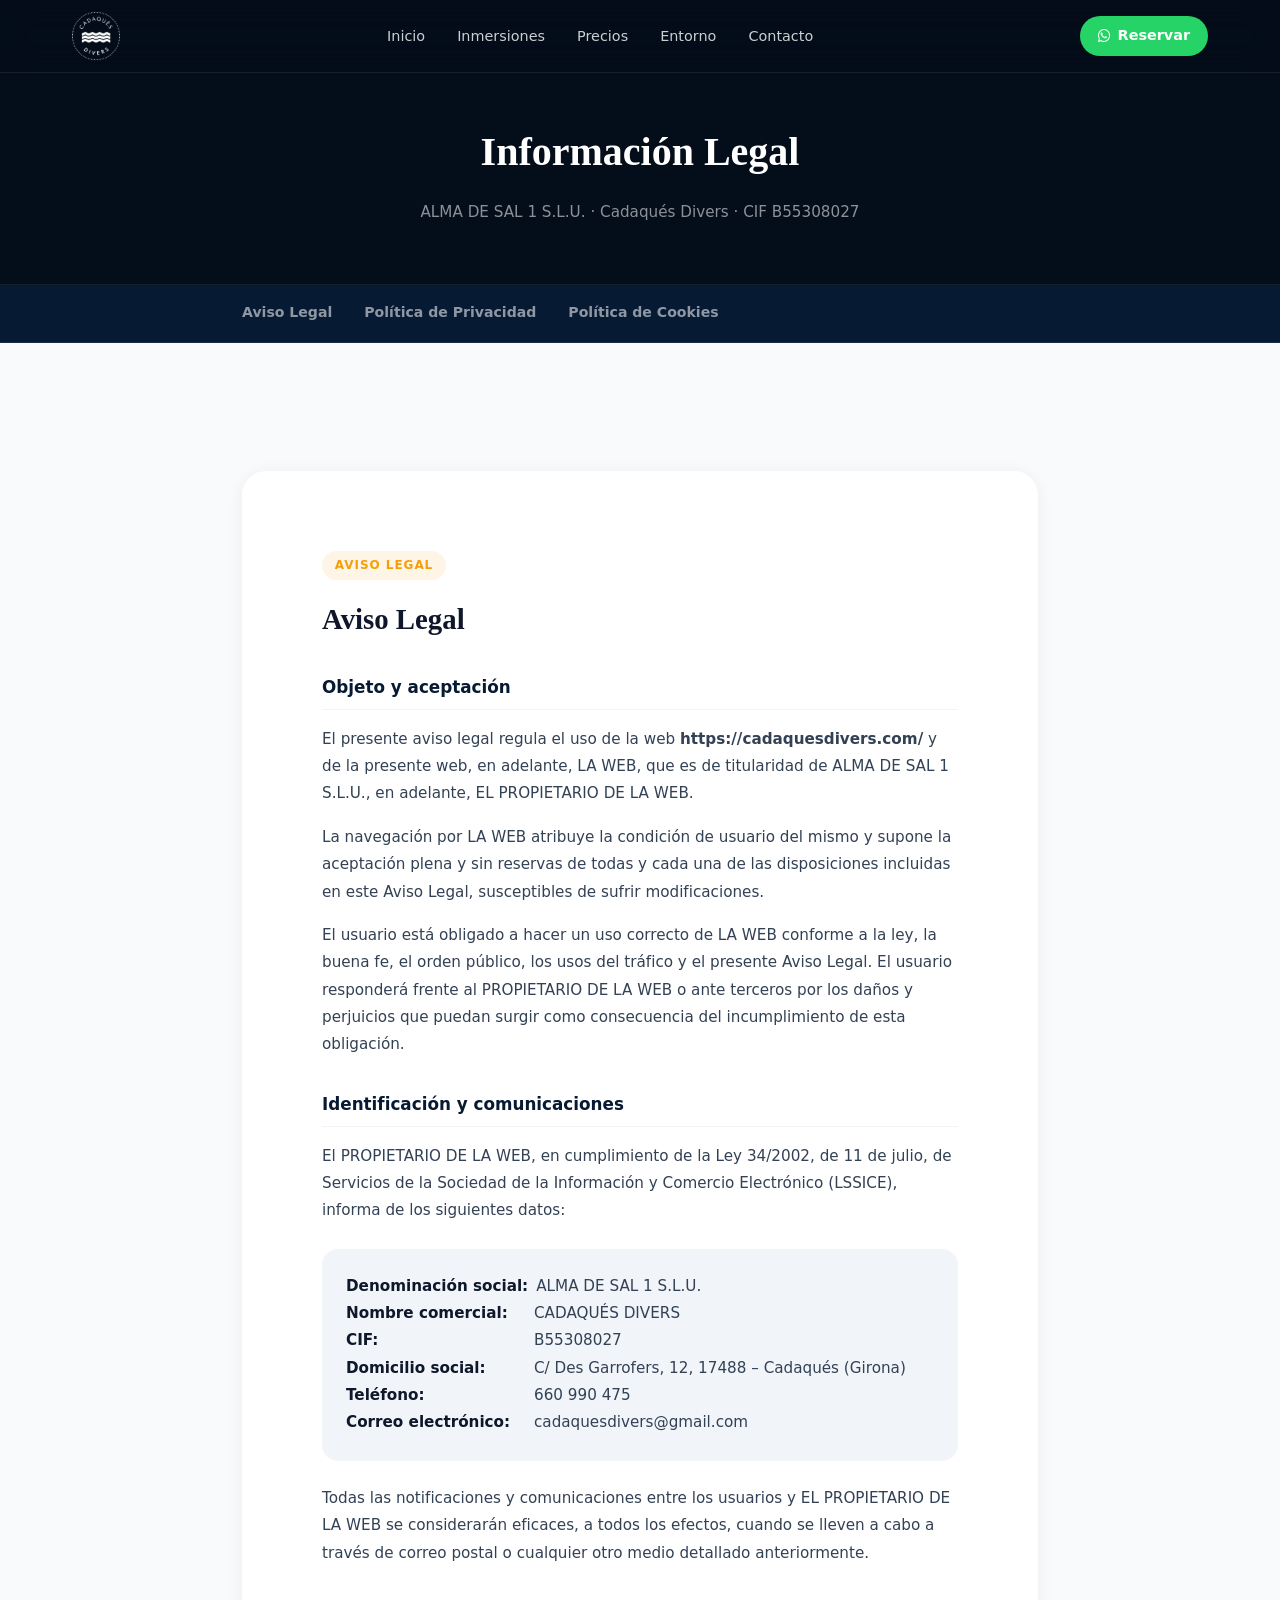
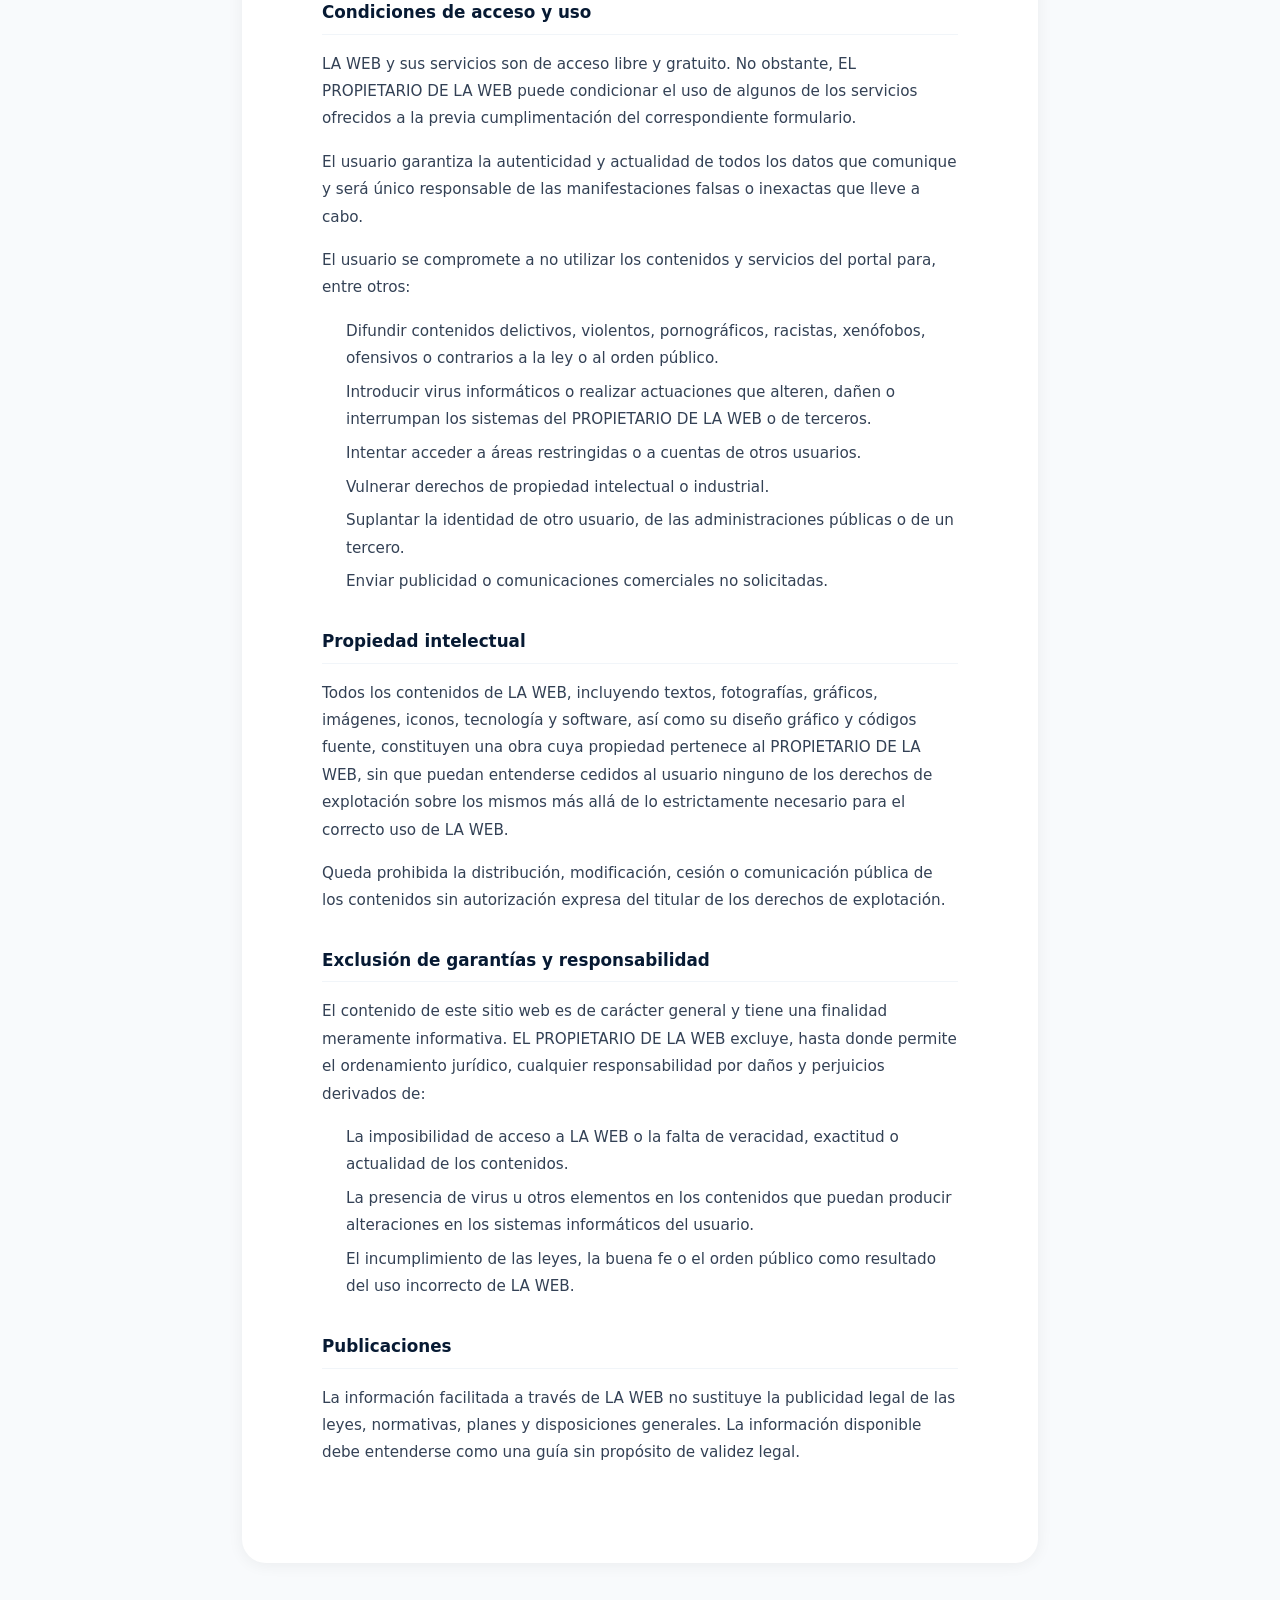
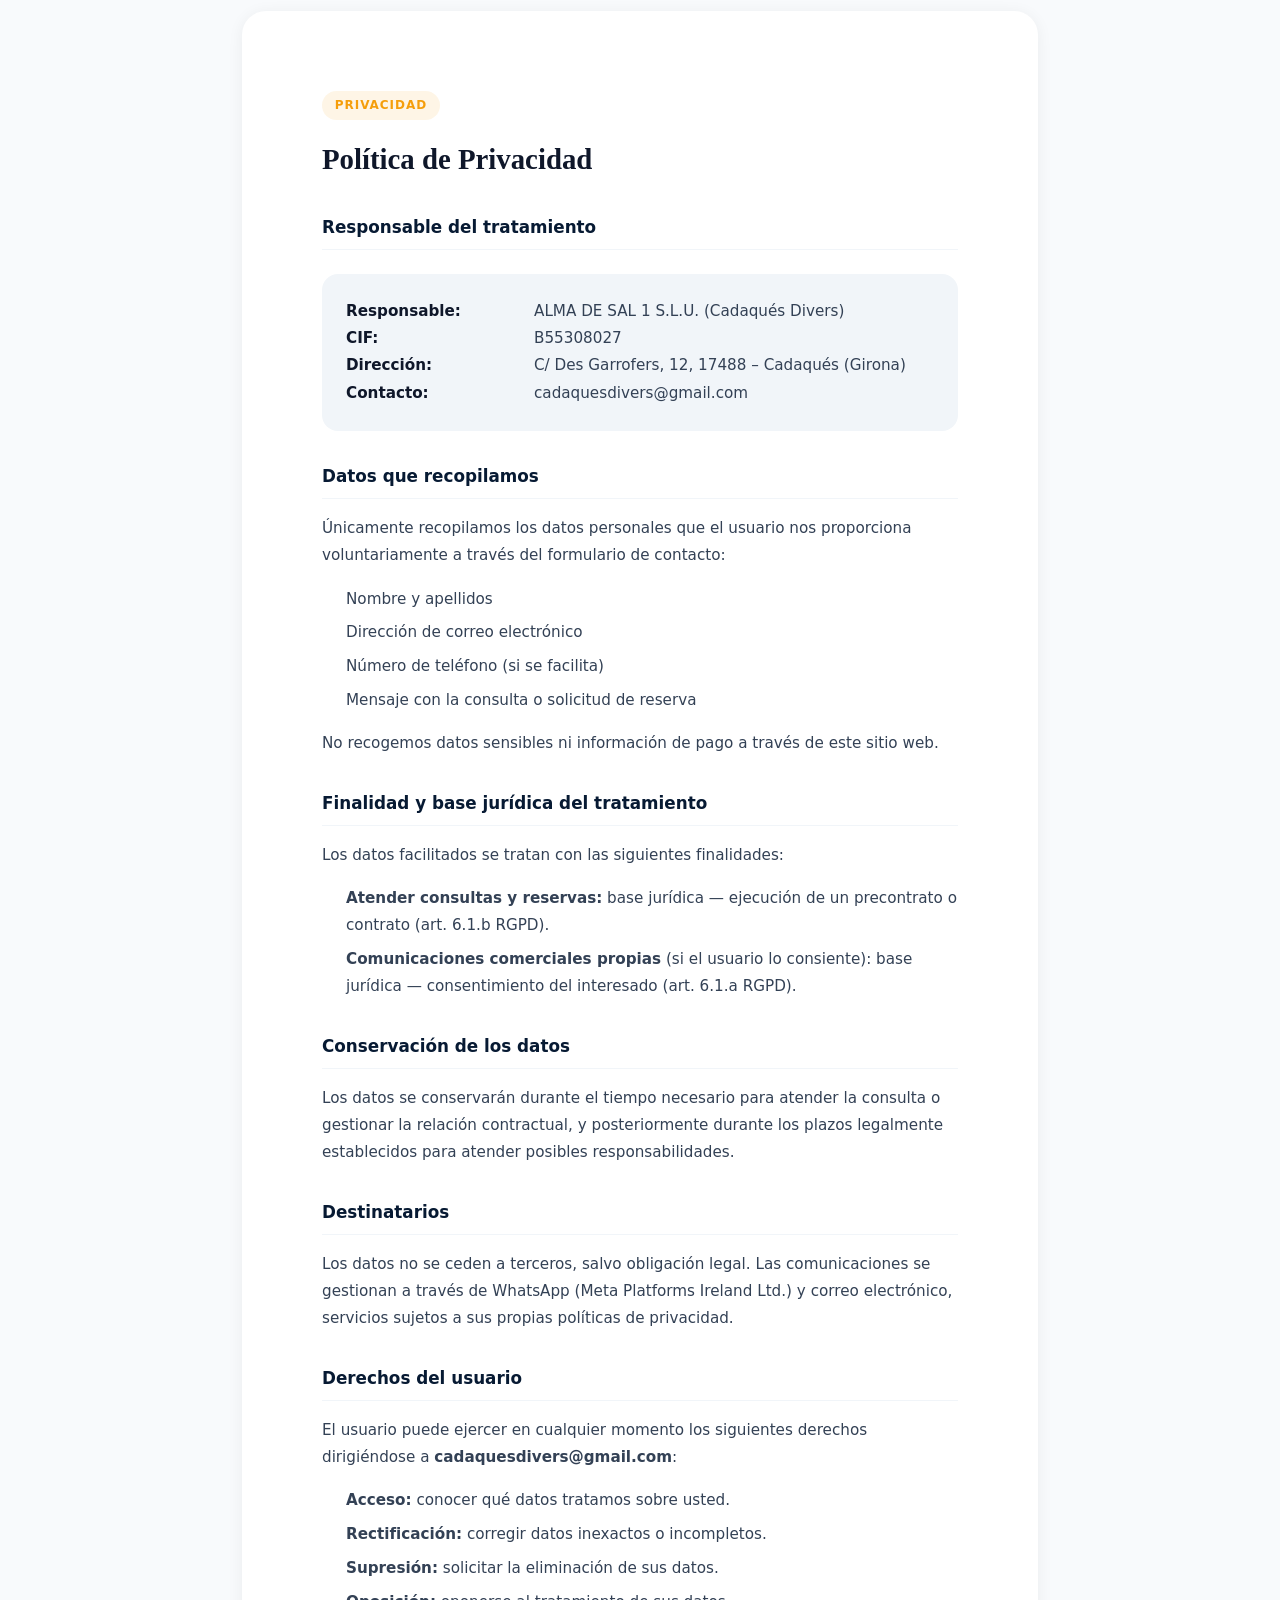
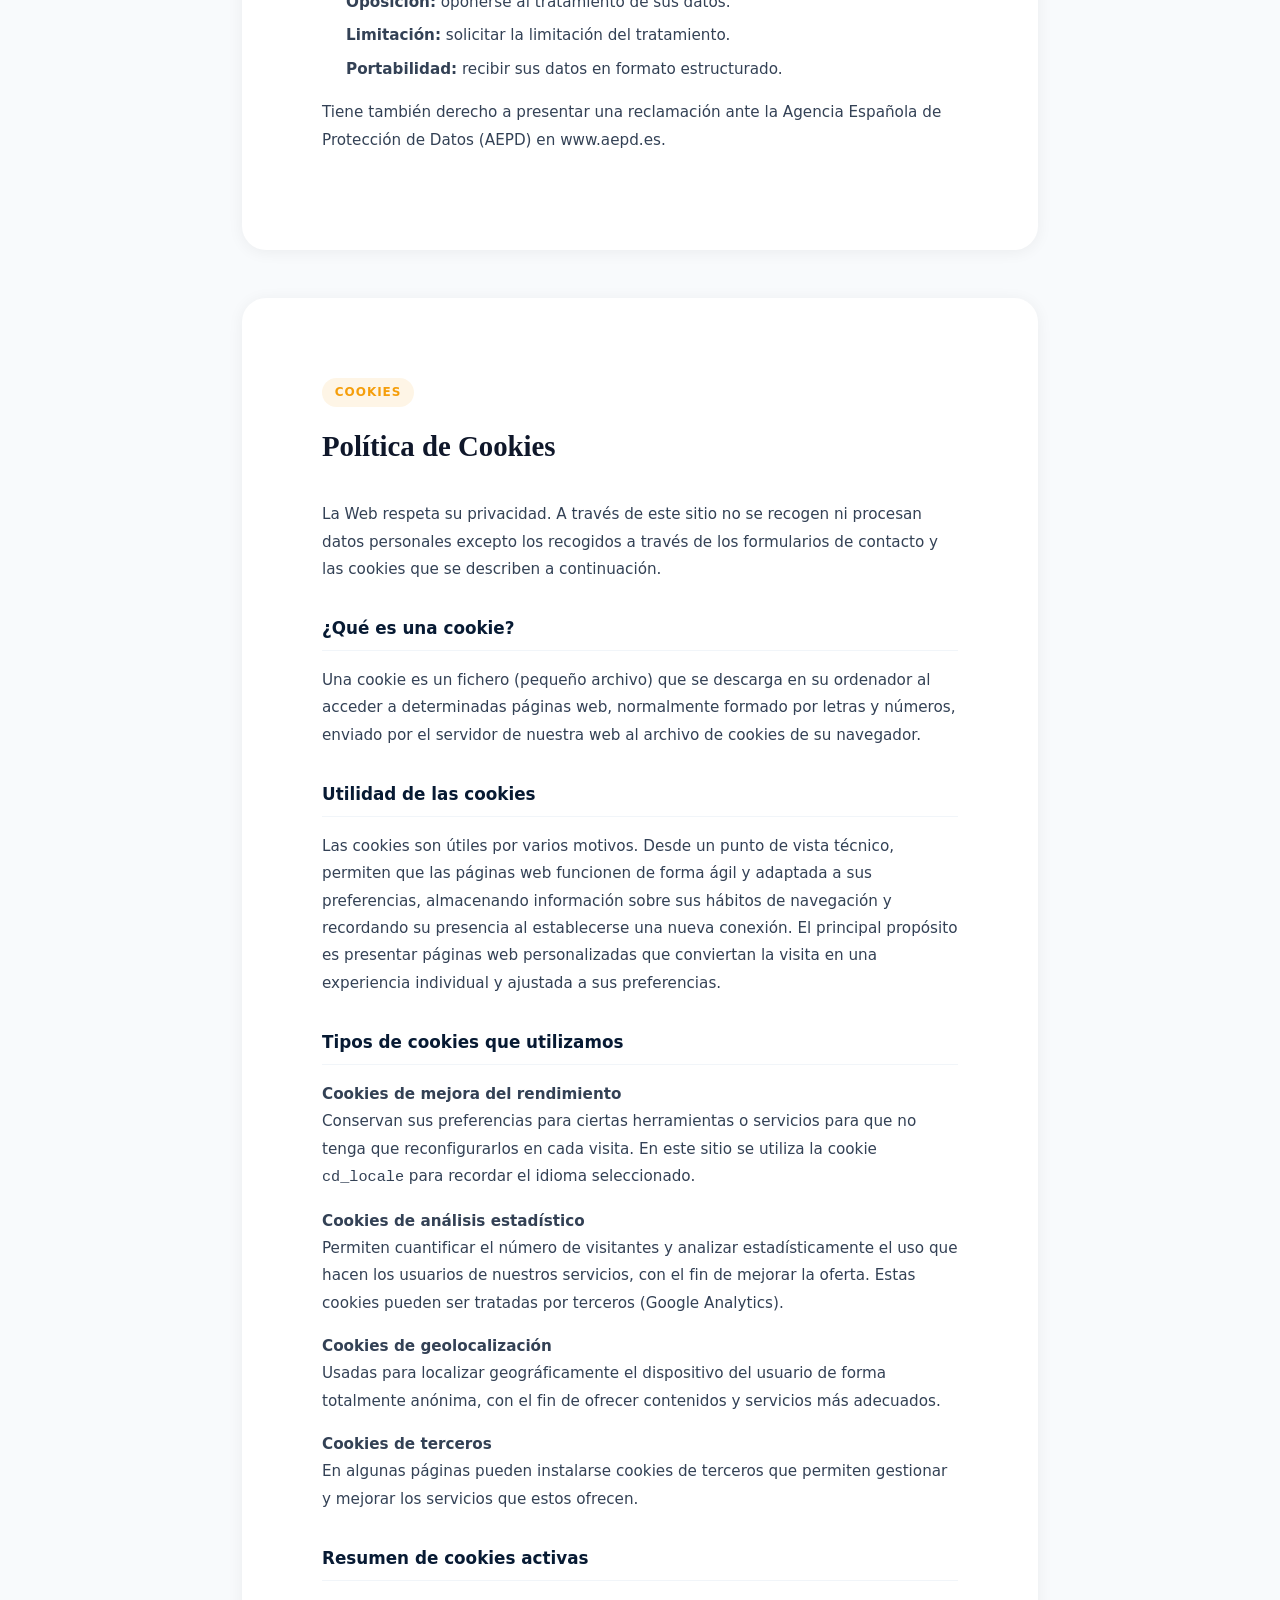
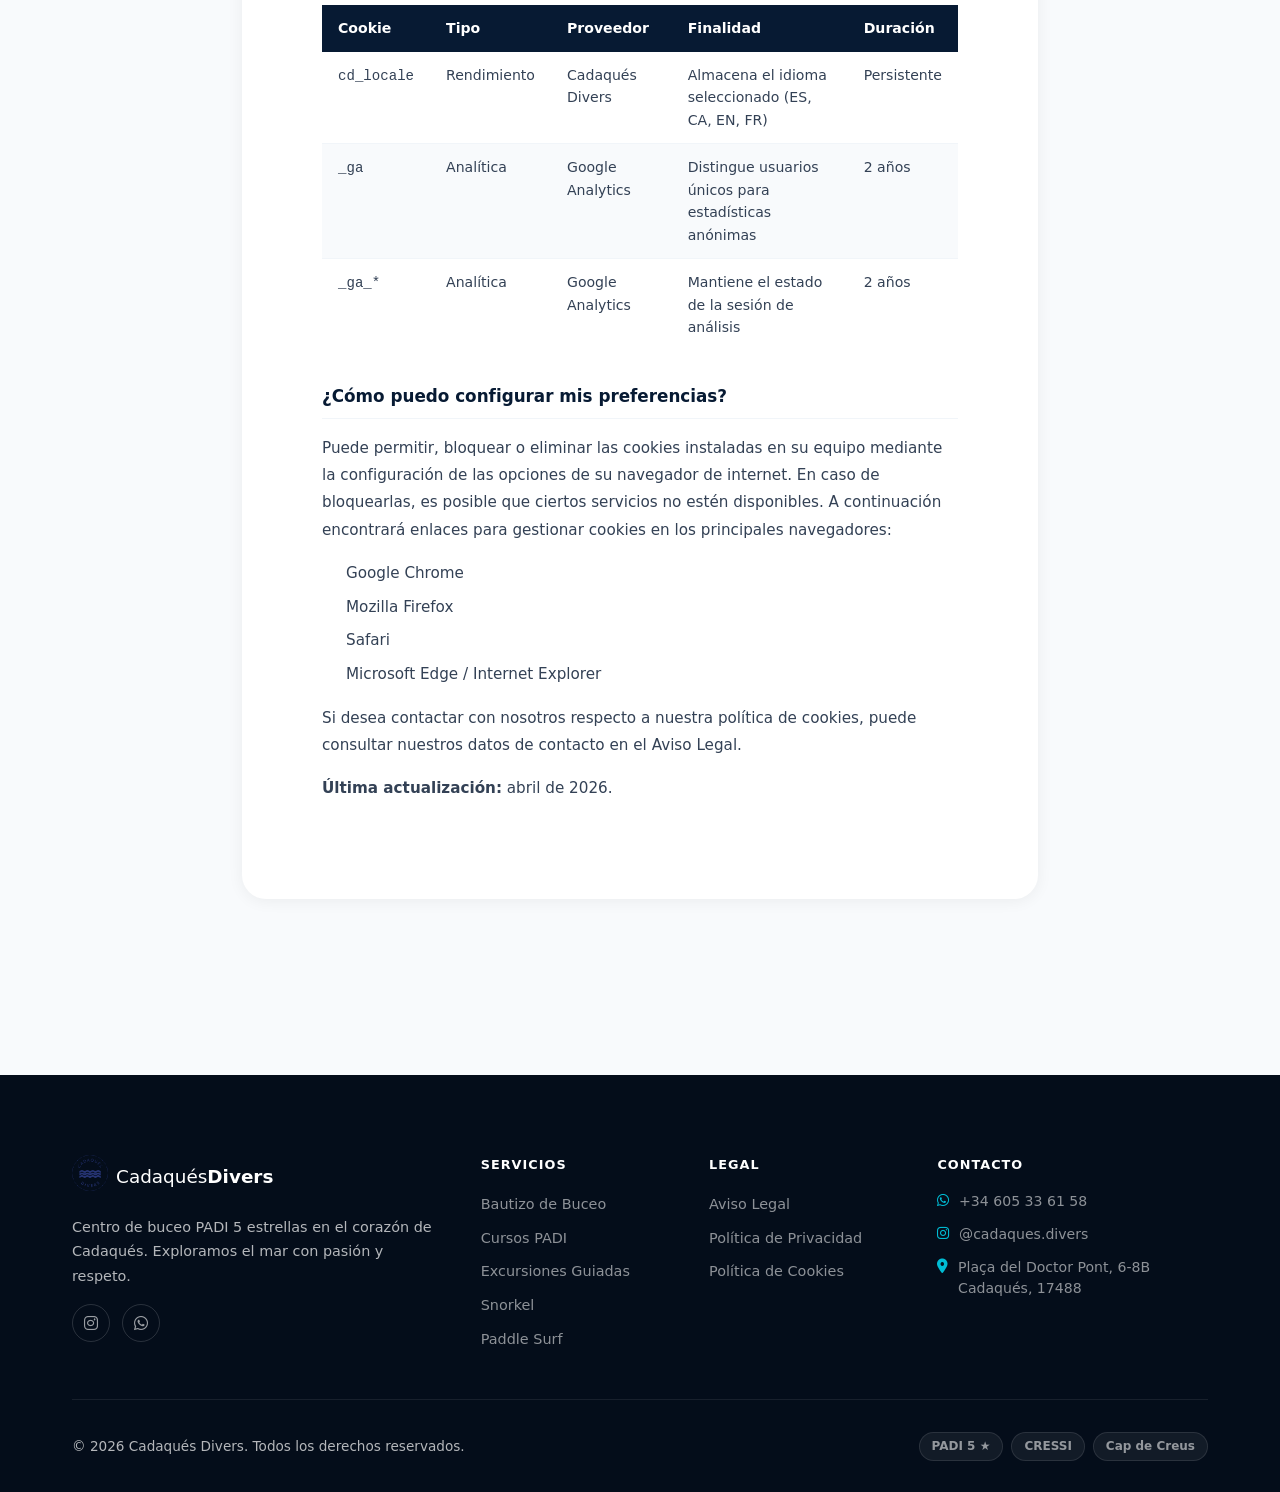
==== commit 77f83721: "feat: añadir CSP estricta y SRI en los recursos de CDN Protege frente a compromiso de CDN (vector ti" ====
--- a/legal.html
+++ b/legal.html
@@ -2,6 +2,24 @@
 <html lang="es">
 <head>
   <meta charset="UTF-8" />
+
+  <!--
+    CSP más restrictiva que la de index.html: esta página no usa mapa ni analytics.
+    Principio de mínimo privilegio: sólo se permite lo que realmente se carga aquí.
+  -->
+  <meta http-equiv="Content-Security-Policy" content="
+    default-src 'self';
+    script-src 'self';
+    style-src 'self' https://fonts.googleapis.com https://cdnjs.cloudflare.com;
+    font-src 'self' https://fonts.gstatic.com https://cdnjs.cloudflare.com;
+    img-src 'self' data:;
+    connect-src 'self';
+    object-src 'none';
+    base-uri 'self';
+    form-action 'self';
+    frame-src 'none'
+  " />
+
   <meta name="viewport" content="width=device-width, initial-scale=1.0, viewport-fit=cover" />
   <meta name="description" content="Aviso Legal, Política de Privacidad y Política de Cookies de Cadaqués Divers." />
   <title>Aviso Legal – Cadaqués Divers</title>
@@ -9,179 +27,13 @@
   <link rel="preconnect" href="https://fonts.googleapis.com" />
   <link rel="preconnect" href="https://fonts.gstatic.com" crossorigin />
   <link href="https://fonts.googleapis.com/css2?family=Inter:wght@300;400;500;600;700;800&family=Playfair+Display:wght@400;600;700&display=swap" rel="stylesheet" />
-  <link rel="stylesheet" href="https://cdnjs.cloudflare.com/ajax/libs/font-awesome/6.5.0/css/all.min.css" />
+  <link rel="stylesheet" href="https://cdnjs.cloudflare.com/ajax/libs/font-awesome/6.5.0/css/all.min.css"
+        integrity="sha512-Avb2QiuDEEvB4bZJYdft2mNjVShBftLdPG8FJ0V7irTLQ8Uo0qcPxh4Plq7G5tGm0rU+1SPhVotteLpBERwTkw=="
+        crossorigin="anonymous" referrerpolicy="no-referrer" />
   <link rel="icon" href="logo.png" type="image/png" />
   <link rel="stylesheet" href="css/styles.css" />
 
-  <style>
-    .legal-hero {
-      background: var(--ocean-deep);
-      padding: 120px 0 60px;
-      text-align: center;
-      border-bottom: 1px solid rgba(255,255,255,0.07);
-    }
-    .legal-hero h1 {
-      font-family: var(--font-heading);
-      font-size: 2.5rem;
-      color: var(--white);
-      margin-bottom: 1rem;
-    }
-    .legal-hero p {
-      color: rgba(255,255,255,0.55);
-      font-size: 0.95rem;
-    }
-
-    .legal-nav {
-      background: var(--ocean-dark);
-      border-bottom: 1px solid rgba(255,255,255,0.07);
-      position: sticky;
-      top: 72px;
-      z-index: 100;
-    }
-    .legal-nav-inner {
-      max-width: 860px;
-      margin: 0 auto;
-      padding: 0 var(--space-lg);
-      display: flex;
-      gap: var(--space-lg);
-      overflow-x: auto;
-    }
-    .legal-nav a {
-      display: block;
-      padding: 1rem 0;
-      color: rgba(255,255,255,0.55);
-      font-size: 0.88rem;
-      font-weight: 600;
-      white-space: nowrap;
-      border-bottom: 2px solid transparent;
-      transition: var(--transition);
-      text-decoration: none;
-    }
-    .legal-nav a:hover,
-    .legal-nav a.active {
-      color: var(--sand-dark);
-      border-bottom-color: var(--sand-dark);
-    }
-
-    .legal-body {
-      background: var(--off-white);
-      padding: var(--space-3xl) 0;
-    }
-    .legal-container {
-      max-width: 860px;
-      margin: 0 auto;
-      padding: 0 var(--space-lg);
-    }
-
-    .legal-section {
-      background: var(--white);
-      border-radius: var(--radius-lg);
-      padding: var(--space-2xl);
-      margin-bottom: var(--space-xl);
-      box-shadow: 0 2px 16px rgba(0,0,0,0.06);
-      scroll-margin-top: 140px;
-    }
-    .legal-section-tag {
-      display: inline-block;
-      background: rgba(245,158,11,0.1);
-      color: var(--sand-dark);
-      font-size: 0.75rem;
-      font-weight: 700;
-      letter-spacing: 0.08em;
-      text-transform: uppercase;
-      padding: 0.3rem 0.8rem;
-      border-radius: var(--radius-full);
-      margin-bottom: 1rem;
-    }
-    .legal-section h2 {
-      font-family: var(--font-heading);
-      font-size: 1.8rem;
-      color: var(--text-dark);
-      margin-bottom: var(--space-lg);
-    }
-    .legal-section h3 {
-      font-size: 1.05rem;
-      font-weight: 700;
-      color: var(--ocean-dark);
-      margin: var(--space-lg) 0 var(--space-sm);
-      padding-bottom: 0.5rem;
-      border-bottom: 1px solid var(--light-gray);
-    }
-    .legal-section p {
-      color: var(--dark-gray);
-      line-height: 1.8;
-      margin-bottom: 1rem;
-      font-size: 0.95rem;
-    }
-    .legal-section ul {
-      margin: 0.5rem 0 1rem 1.5rem;
-      color: var(--dark-gray);
-      font-size: 0.95rem;
-      line-height: 1.8;
-    }
-    .legal-section ul li {
-      margin-bottom: 0.4rem;
-    }
-    .legal-data-box {
-      background: var(--light-gray);
-      border-radius: var(--radius-md);
-      padding: var(--space-md);
-      margin: var(--space-md) 0;
-    }
-    .legal-data-box p {
-      margin: 0;
-      display: flex;
-      gap: 0.5rem;
-      align-items: baseline;
-    }
-    .legal-data-box strong {
-      color: var(--text-dark);
-      min-width: 180px;
-      flex-shrink: 0;
-    }
-    .cookie-table {
-      width: 100%;
-      border-collapse: collapse;
-      margin: var(--space-md) 0;
-      font-size: 0.88rem;
-    }
-    .cookie-table th {
-      background: var(--ocean-dark);
-      color: var(--white);
-      padding: 0.75rem 1rem;
-      text-align: left;
-      font-weight: 600;
-    }
-    .cookie-table td {
-      padding: 0.75rem 1rem;
-      border-bottom: 1px solid var(--light-gray);
-      color: var(--dark-gray);
-      vertical-align: top;
-    }
-    .cookie-table tr:last-child td {
-      border-bottom: none;
-    }
-    .cookie-table tr:nth-child(even) td {
-      background: var(--off-white);
-    }
-
-    @media (max-width: 600px) {
-      .legal-section {
-        padding: var(--space-lg);
-      }
-      .legal-data-box strong {
-        min-width: auto;
-        display: block;
-      }
-      .cookie-table {
-        font-size: 0.78rem;
-      }
-      .cookie-table th,
-      .cookie-table td {
-        padding: 0.5rem 0.6rem;
-      }
-    }
-  </style>
+  <link rel="stylesheet" href="css/legal.css" />
 </head>
 <body>
 
@@ -415,7 +267,7 @@
       <div class="footer-grid">
         <div class="footer-brand">
           <div class="footer-logo">
-            <img src="logo.png" alt="Cadaqués Divers" style="height:36px;margin-bottom:0.5rem;" />
+            <img src="logo.png" alt="Cadaqués Divers" class="footer-logo-img" />
             <span>Cadaqués<strong>Divers</strong></span>
           </div>
           <p>Centro de buceo PADI 5 estrellas en el corazón de Cadaqués. Exploramos el mar con pasión y respeto.</p>
@@ -469,27 +321,6 @@
     </div>
   </footer>
 
-  <script>
-    // Mobile nav toggle
-    const toggle = document.getElementById('navToggle');
-    const navLinks = document.getElementById('navLinks');
-    toggle.addEventListener('click', () => {
-      const isOpen = navLinks.classList.toggle('open');
-      toggle.classList.toggle('active', isOpen);
-    });
-
-    // Highlight active legal nav link on scroll
-    const sections = document.querySelectorAll('.legal-section');
-    const legalLinks = document.querySelectorAll('.legal-nav a');
-    window.addEventListener('scroll', () => {
-      let current = '';
-      sections.forEach(s => {
-        if (window.scrollY >= s.offsetTop - 160) current = s.id;
-      });
-      legalLinks.forEach(a => {
-        a.classList.toggle('active', a.getAttribute('href') === '#' + current);
-      });
-    });
-  </script>
+  <script src="js/legal.js"></script>
 </body>
 </html>
--- a/css/styles.css
+++ b/css/styles.css
@@ -1596,6 +1596,45 @@
   min-height: 100px;
 }
 
+/* Sustituyen a atributos style= inline, prohibidos por la CSP */
+.section-relative {
+  position: relative;
+}
+
+.footer-logo-img {
+  height: 36px;
+  margin-bottom: 0.5rem;
+}
+
+/* Consentimiento RGPD — fuera de .form-group para no heredar el input full-width */
+.form-consent {
+  display: flex;
+  align-items: flex-start;
+  gap: 0.6rem;
+  margin-bottom: var(--space-sm);
+}
+
+.form-consent input[type="checkbox"] {
+  flex-shrink: 0;
+  width: 1.05rem;
+  height: 1.05rem;
+  margin-top: 0.15rem;
+  accent-color: var(--ocean-blue);
+  cursor: pointer;
+}
+
+.form-consent label {
+  font-size: 0.82rem;
+  line-height: 1.5;
+  color: var(--dark-gray);
+  cursor: pointer;
+}
+
+.form-consent label a {
+  color: var(--ocean-blue);
+  text-decoration: underline;
+}
+
 .form-success {
   display: none;
   text-align: center;
@@ -1757,6 +1796,21 @@
 
 .footer-bottom p {
   font-size: 0.85rem;
+}
+
+.footer-dev {
+  color: var(--mid-gray);
+  font-size: 0.8rem;
+}
+
+.footer-dev a {
+  color: var(--mid-gray);
+  text-decoration: none;
+  transition: color 0.2s;
+}
+
+.footer-dev a:hover {
+  color: var(--ocean-teal);
 }
 
 .footer-certifications {
@@ -2205,3 +2259,82 @@
   50%       { transform: rotate(-22deg); }
 }
 
+
+/* ── Cookie Banner ──────────────────────────────── */
+.cookie-banner {
+  position: fixed;
+  bottom: 0;
+  left: 0;
+  right: 0;
+  z-index: 9999;
+  background: var(--ocean-dark);
+  border-top: 1px solid rgba(255,255,255,0.1);
+  padding: var(--space-sm) var(--space-md);
+  box-shadow: 0 -4px 24px rgba(0,0,0,0.4);
+  animation: slideUp 0.3s ease;
+}
+
+.cookie-banner[hidden] { display: none; }
+
+.cookie-banner__inner {
+  max-width: 900px;
+  margin: 0 auto;
+  display: flex;
+  align-items: center;
+  gap: var(--space-md);
+  flex-wrap: wrap;
+}
+
+.cookie-banner__text {
+  flex: 1;
+  font-size: 0.875rem;
+  color: var(--ocean-pale);
+  margin: 0;
+  min-width: 200px;
+}
+
+.cookie-banner__link {
+  color: var(--ocean-teal);
+  text-decoration: underline;
+  white-space: nowrap;
+}
+
+.cookie-banner__actions {
+  display: flex;
+  gap: var(--space-xs);
+  flex-shrink: 0;
+}
+
+.cookie-banner__btn {
+  padding: 0.5rem 1.25rem;
+  border-radius: var(--radius-sm);
+  font-size: 0.875rem;
+  font-weight: 600;
+  cursor: pointer;
+  border: none;
+  transition: opacity 0.2s;
+}
+
+.cookie-banner__btn:hover { opacity: 0.85; }
+
+.cookie-banner__btn--accept {
+  background: var(--ocean-teal);
+  color: var(--white);
+}
+
+.cookie-banner__btn--reject {
+  background: transparent;
+  color: var(--mid-gray);
+  border: 1px solid var(--mid-gray);
+}
+
+@keyframes slideUp {
+  from { transform: translateY(100%); }
+  to   { transform: translateY(0); }
+}
+
+@media (max-width: 600px) {
+  .cookie-banner__inner { flex-direction: column; align-items: flex-start; }
+  .cookie-banner__actions { width: 100%; }
+  .cookie-banner__btn { flex: 1; text-align: center; }
+}
--- a/css/legal.css
+++ b/css/legal.css
@@ -0,0 +1,174 @@
+/* ═══════════════════════════════════════════════════
+   CADAQUÉS DIVERS — Estilos de la página legal
+   ───────────────────────────────────────────────────
+   Extraído del bloque <style> inline de legal.html para
+   que la CSP pueda prohibir 'unsafe-inline' en style-src.
+═══════════════════════════════════════════════════ */
+
+.legal-hero {
+  background: var(--ocean-deep);
+  padding: 120px 0 60px;
+  text-align: center;
+  border-bottom: 1px solid rgba(255,255,255,0.07);
+}
+.legal-hero h1 {
+  font-family: var(--font-heading);
+  font-size: 2.5rem;
+  color: var(--white);
+  margin-bottom: 1rem;
+}
+.legal-hero p {
+  color: rgba(255,255,255,0.55);
+  font-size: 0.95rem;
+}
+
+.legal-nav {
+  background: var(--ocean-dark);
+  border-bottom: 1px solid rgba(255,255,255,0.07);
+  position: sticky;
+  top: 72px;
+  z-index: 100;
+}
+.legal-nav-inner {
+  max-width: 860px;
+  margin: 0 auto;
+  padding: 0 var(--space-lg);
+  display: flex;
+  gap: var(--space-lg);
+  overflow-x: auto;
+}
+.legal-nav a {
+  display: block;
+  padding: 1rem 0;
+  color: rgba(255,255,255,0.55);
+  font-size: 0.88rem;
+  font-weight: 600;
+  white-space: nowrap;
+  border-bottom: 2px solid transparent;
+  transition: var(--transition);
+  text-decoration: none;
+}
+.legal-nav a:hover,
+.legal-nav a.active {
+  color: var(--sand-dark);
+  border-bottom-color: var(--sand-dark);
+}
+
+.legal-body {
+  background: var(--off-white);
+  padding: var(--space-3xl) 0;
+}
+.legal-container {
+  max-width: 860px;
+  margin: 0 auto;
+  padding: 0 var(--space-lg);
+}
+
+.legal-section {
+  background: var(--white);
+  border-radius: var(--radius-lg);
+  padding: var(--space-2xl);
+  margin-bottom: var(--space-xl);
+  box-shadow: 0 2px 16px rgba(0,0,0,0.06);
+  scroll-margin-top: 140px;
+}
+.legal-section-tag {
+  display: inline-block;
+  background: rgba(245,158,11,0.1);
+  color: var(--sand-dark);
+  font-size: 0.75rem;
+  font-weight: 700;
+  letter-spacing: 0.08em;
+  text-transform: uppercase;
+  padding: 0.3rem 0.8rem;
+  border-radius: var(--radius-full);
+  margin-bottom: 1rem;
+}
+.legal-section h2 {
+  font-family: var(--font-heading);
+  font-size: 1.8rem;
+  color: var(--text-dark);
+  margin-bottom: var(--space-lg);
+}
+.legal-section h3 {
+  font-size: 1.05rem;
+  font-weight: 700;
+  color: var(--ocean-dark);
+  margin: var(--space-lg) 0 var(--space-sm);
+  padding-bottom: 0.5rem;
+  border-bottom: 1px solid var(--light-gray);
+}
+.legal-section p {
+  color: var(--dark-gray);
+  line-height: 1.8;
+  margin-bottom: 1rem;
+  font-size: 0.95rem;
+}
+.legal-section ul {
+  margin: 0.5rem 0 1rem 1.5rem;
+  color: var(--dark-gray);
+  font-size: 0.95rem;
+  line-height: 1.8;
+}
+.legal-section ul li {
+  margin-bottom: 0.4rem;
+}
+.legal-data-box {
+  background: var(--light-gray);
+  border-radius: var(--radius-md);
+  padding: var(--space-md);
+  margin: var(--space-md) 0;
+}
+.legal-data-box p {
+  margin: 0;
+  display: flex;
+  gap: 0.5rem;
+  align-items: baseline;
+}
+.legal-data-box strong {
+  color: var(--text-dark);
+  min-width: 180px;
+  flex-shrink: 0;
+}
+.cookie-table {
+  width: 100%;
+  border-collapse: collapse;
+  margin: var(--space-md) 0;
+  font-size: 0.88rem;
+}
+.cookie-table th {
+  background: var(--ocean-dark);
+  color: var(--white);
+  padding: 0.75rem 1rem;
+  text-align: left;
+  font-weight: 600;
+}
+.cookie-table td {
+  padding: 0.75rem 1rem;
+  border-bottom: 1px solid var(--light-gray);
+  color: var(--dark-gray);
+  vertical-align: top;
+}
+.cookie-table tr:last-child td {
+  border-bottom: none;
+}
+.cookie-table tr:nth-child(even) td {
+  background: var(--off-white);
+}
+
+@media (max-width: 600px) {
+  .legal-section {
+    padding: var(--space-lg);
+  }
+  .legal-data-box strong {
+    min-width: auto;
+    display: block;
+  }
+  .cookie-table {
+    font-size: 0.78rem;
+  }
+  .cookie-table th,
+  .cookie-table td {
+    padding: 0.5rem 0.6rem;
+  }
+}
